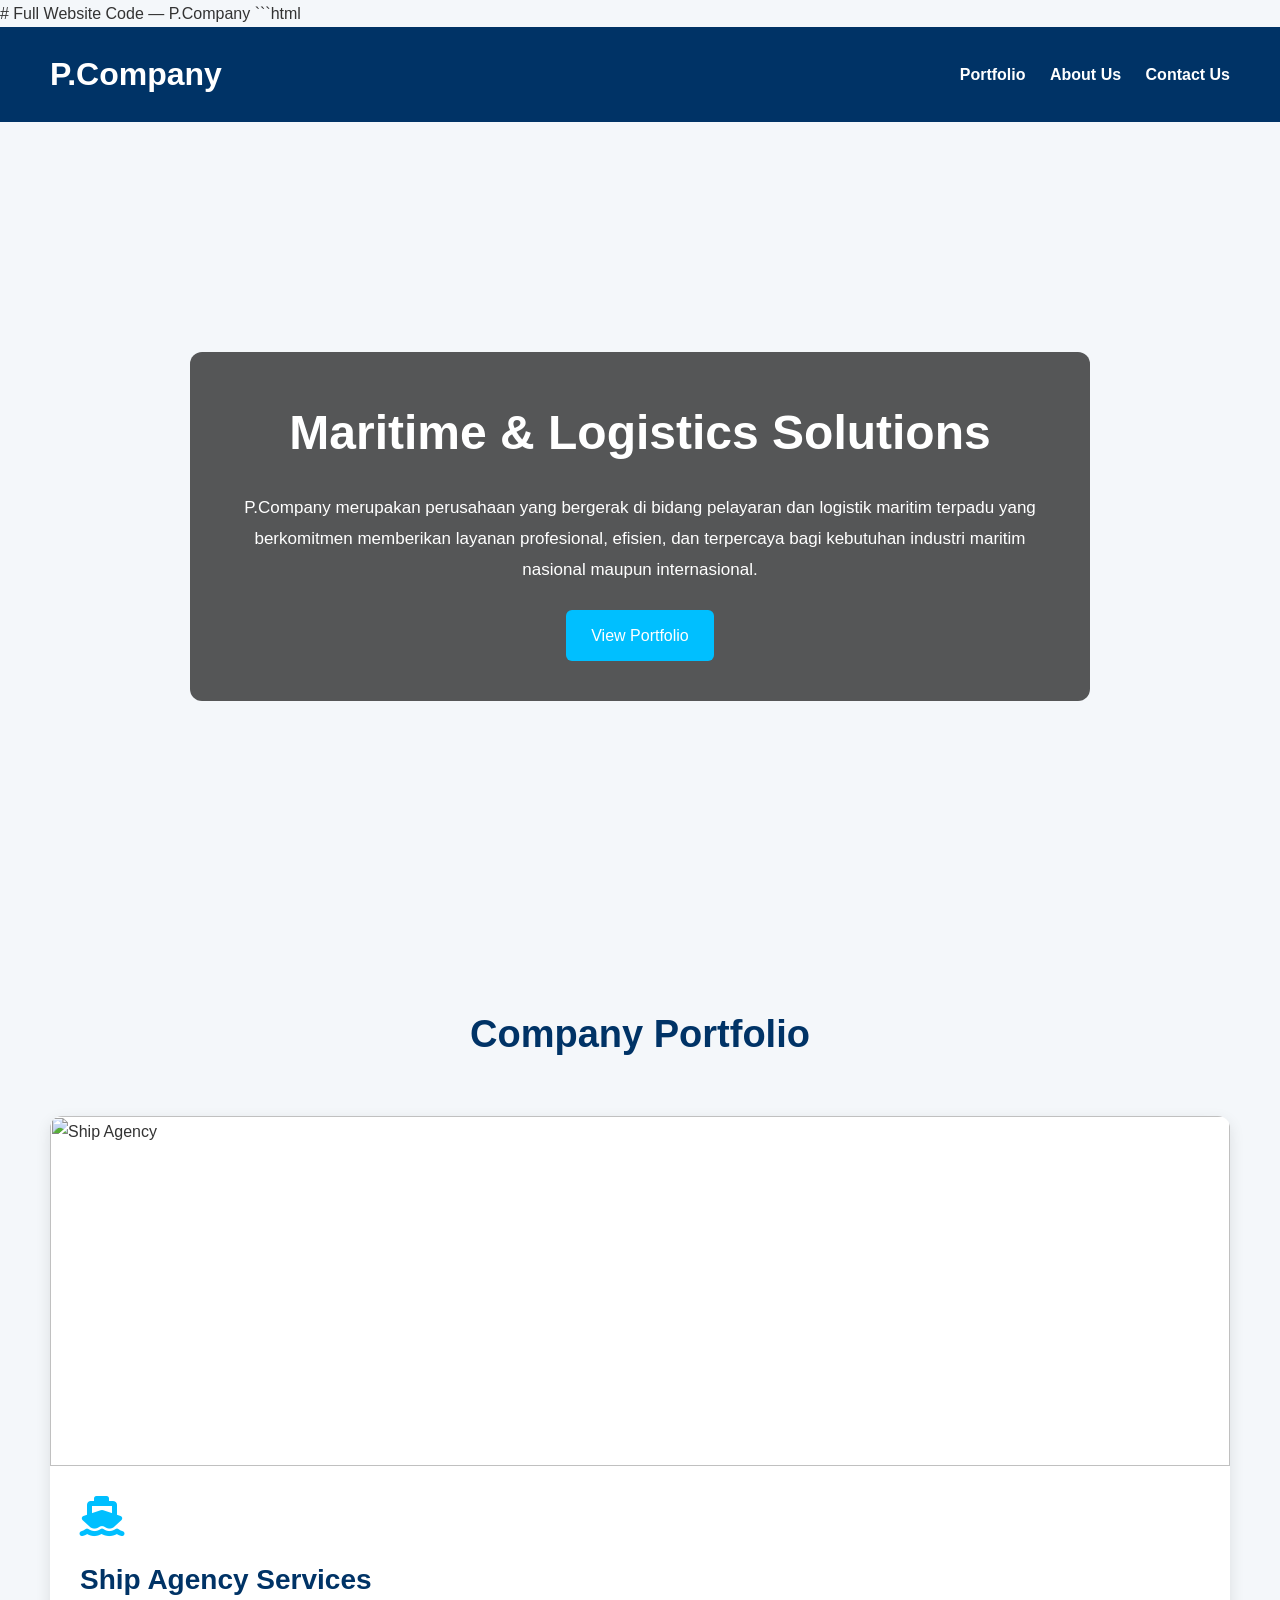
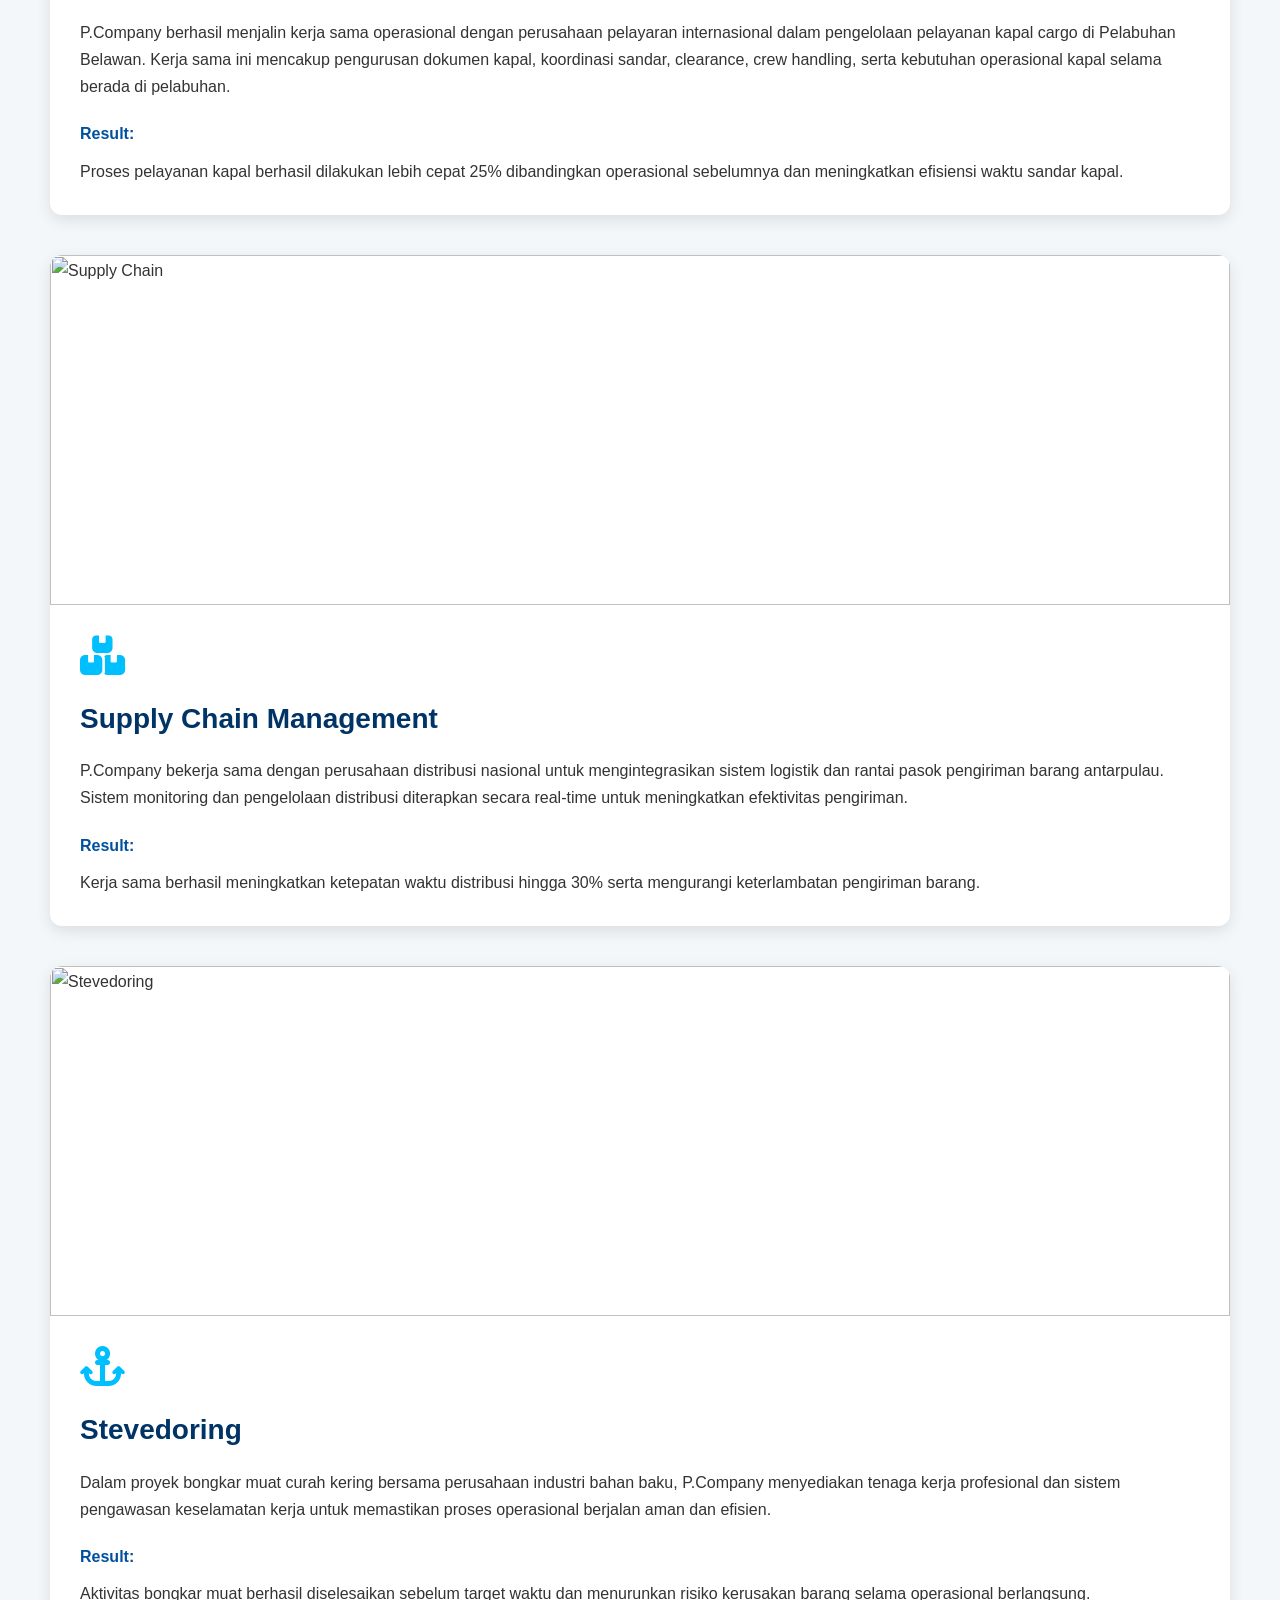
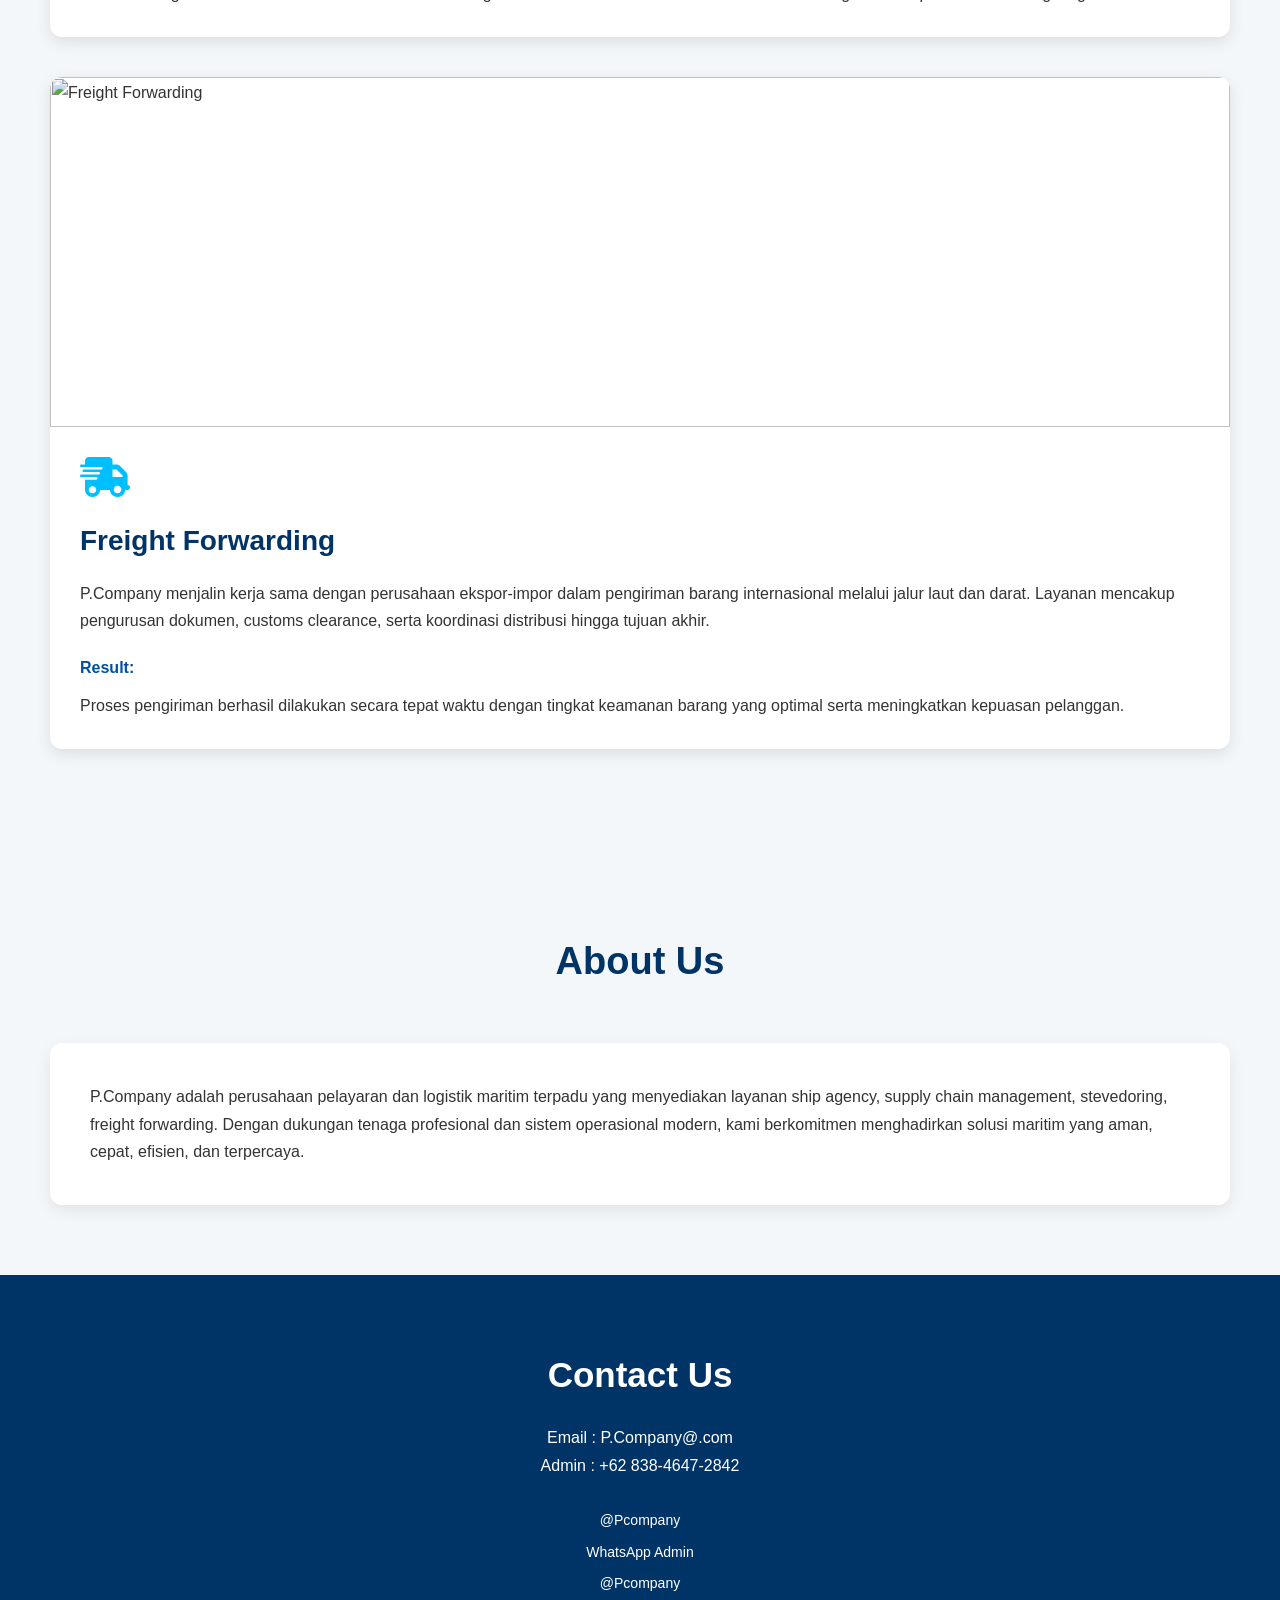
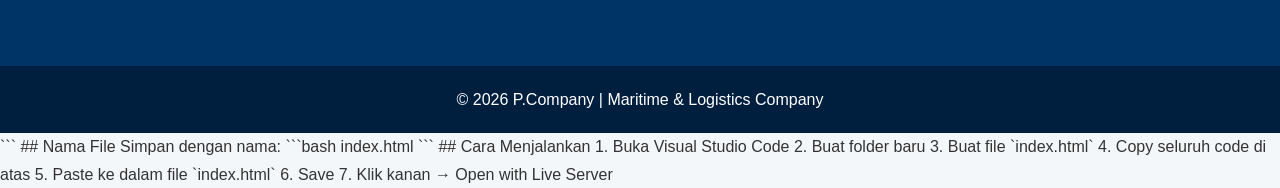
==== index.html @ 628c3cee "Update index.html" ====
# Full Website Code — P.Company

```html
<!DOCTYPE html>
<html lang="id">
<head>
  <meta charset="UTF-8" />
  <meta name="viewport" content="width=device-width, initial-scale=1.0" />
  <title>P.Company | Maritime & Logistics</title>

  <link rel="stylesheet"
  href="https://cdnjs.cloudflare.com/ajax/libs/font-awesome/6.5.1/css/all.min.css"/>

  <style>
    *{
      margin:0;
      padding:0;
      box-sizing:border-box;
      font-family:Arial, sans-serif;
    }

    body{
      background:#f4f7fa;
      color:#333;
      line-height:1.7;
    }

    header{
      background:#003366;
      color:white;
      padding:20px 50px;
      display:flex;
      justify-content:space-between;
      align-items:center;
      position:sticky;
      top:0;
      z-index:1000;
    }

    header h1{
      font-size:32px;
    }

    nav a{
      color:white;
      text-decoration:none;
      margin-left:20px;
      font-weight:bold;
      transition:0.3s;
    }

    nav a:hover{
      color:#00bfff;
    }

    .hero{
      height:90vh;
      background:url('https://images.unsplash.com/photo-1578575437130-527eed3abbec?q=80&w=1400') center/cover;
      display:flex;
      justify-content:center;
      align-items:center;
      text-align:center;
      color:white;
      padding:20px;
    }

    .hero-content{
      background:rgba(0,0,0,0.65);
      padding:40px;
      border-radius:12px;
      max-width:900px;
    }

    .hero h2{
      font-size:48px;
      margin-bottom:20px;
    }

    .hero p{
      font-size:17px;
      line-height:1.8;
    }

    .btn{
      display:inline-block;
      margin-top:25px;
      padding:12px 25px;
      background:#00bfff;
      color:white;
      text-decoration:none;
      border-radius:6px;
      transition:0.3s;
    }

    .btn:hover{
      background:#008ecc;
    }

    section{
      padding:70px 50px;
    }

    .section-title{
      text-align:center;
      font-size:38px;
      margin-bottom:50px;
      color:#003366;
    }

    .service-box{
      background:white;
      border-radius:12px;
      overflow:hidden;
      margin-bottom:40px;
      box-shadow:0 5px 15px rgba(0,0,0,0.1);
    }

    .service-box img{
      width:100%;
      height:350px;
      object-fit:cover;
    }

    .service-content{
      padding:30px;
    }

    .service-content i{
      font-size:40px;
      color:#00bfff;
      margin-bottom:20px;
    }

    .service-content h3{
      margin-bottom:15px;
      color:#003366;
      font-size:28px;
    }

    .service-content h4{
      margin-top:20px;
      margin-bottom:10px;
      color:#00509e;
    }

    .about{
      background:white;
      border-radius:12px;
      box-shadow:0 5px 15px rgba(0,0,0,0.08);
      padding:40px;
    }

    .contact{
      background:#003366;
      color:white;
      text-align:center;
    }

    .contact h3{
      font-size:35px;
      margin-bottom:20px;
    }

    .social-icons{
      margin-top:30px;
    }

    .social-icons a{
      color:white;
      font-size:30px;
      margin:0 15px;
      text-decoration:none;
      transition:0.3s;
    }

    .social-icons a:hover{
      color:#00bfff;
    }

    .social-name{
      display:block;
      font-size:14px;
      margin-top:8px;
    }

    footer{
      background:#001f3f;
      color:white;
      text-align:center;
      padding:20px;
    }

    @media(max-width:768px){
      header{
        flex-direction:column;
      }

      nav{
        margin-top:15px;
      }

      .hero h2{
        font-size:32px;
      }

      section{
        padding:50px 20px;
      }
    }
  </style>
</head>
<body>

<header>
  <h1>P.Company</h1>

  <nav>
    <a href="#portfolio">Portfolio</a>
    <a href="#about">About Us</a>
    <a href="#contact">Contact Us</a>
  </nav>
</header>

<section class="hero">
  <div class="hero-content">
    <h2>Maritime & Logistics Solutions</h2>

    <p>
      P.Company merupakan perusahaan yang bergerak di bidang pelayaran dan logistik maritim terpadu yang berkomitmen memberikan layanan profesional, efisien, dan terpercaya bagi kebutuhan industri maritim nasional maupun internasional.
    </p>

    <a href="#portfolio" class="btn">View Portfolio</a>
  </div>
</section>

<section id="portfolio">
  <h2 class="section-title">Company Portfolio</h2>

  <!-- SHIP AGENCY -->
  <div class="service-box">
    <img src="https://images.unsplash.com/photo-1569263979104-865ab7cd8d13?q=80&w=1400" alt="Ship Agency">

    <div class="service-content">
      <i class="fa-solid fa-ship"></i>
      <h3>Ship Agency Services</h3>

      <p>
        P.Company berhasil menjalin kerja sama operasional dengan perusahaan pelayaran internasional dalam pengelolaan pelayanan kapal cargo di Pelabuhan Belawan. Kerja sama ini mencakup pengurusan dokumen kapal, koordinasi sandar, clearance, crew handling, serta kebutuhan operasional kapal selama berada di pelabuhan.
      </p>

      <h4>Result:</h4>
      <p>
        Proses pelayanan kapal berhasil dilakukan lebih cepat 25% dibandingkan operasional sebelumnya dan meningkatkan efisiensi waktu sandar kapal.
      </p>
    </div>
  </div>

  <!-- SUPPLY CHAIN -->
  <div class="service-box">
    <img src="https://WhatsApp Image 2026-05-13 at 20.18.11.jpeg" alt="Supply Chain">

    <div class="service-content">
      <i class="fa-solid fa-boxes-stacked"></i>
      <h3>Supply Chain Management</h3>

      <p>
        P.Company bekerja sama dengan perusahaan distribusi nasional untuk mengintegrasikan sistem logistik dan rantai pasok pengiriman barang antarpulau. Sistem monitoring dan pengelolaan distribusi diterapkan secara real-time untuk meningkatkan efektivitas pengiriman.
      </p>

      <h4>Result:</h4>
      <p>
        Kerja sama berhasil meningkatkan ketepatan waktu distribusi hingga 30% serta mengurangi keterlambatan pengiriman barang.
      </p>
    </div>
  </div>

  <!-- STEVEDORING -->
  <div class="service-box">
    <img src="https://images.unsplash.com/photo-1519003722824-194d4455a60c?q=80&w=1400" alt="Stevedoring">

    <div class="service-content">
      <i class="fa-solid fa-anchor"></i>
      <h3>Stevedoring</h3>

      <p>
        Dalam proyek bongkar muat curah kering bersama perusahaan industri bahan baku, P.Company menyediakan tenaga kerja profesional dan sistem pengawasan keselamatan kerja untuk memastikan proses operasional berjalan aman dan efisien.
      </p>

      <h4>Result:</h4>
      <p>
        Aktivitas bongkar muat berhasil diselesaikan sebelum target waktu dan menurunkan risiko kerusakan barang selama operasional berlangsung.
      </p>
    </div>
  </div>

  <!-- FREIGHT FORWARDING -->
  <div class="service-box">
    <img src="https://images.unsplash.com/photo-1494412651409-8963ce7935a7?q=80&w=1400" alt="Freight Forwarding">

    <div class="service-content">
      <i class="fa-solid fa-truck-fast"></i>
      <h3>Freight Forwarding</h3>

      <p>
        P.Company menjalin kerja sama dengan perusahaan ekspor-impor dalam pengiriman barang internasional melalui jalur laut dan darat. Layanan mencakup pengurusan dokumen, customs clearance, serta koordinasi distribusi hingga tujuan akhir.
      </p>

      <h4>Result:</h4>
      <p>
        Proses pengiriman berhasil dilakukan secara tepat waktu dengan tingkat keamanan barang yang optimal serta meningkatkan kepuasan pelanggan.
      </p>
    </div>
  </div>

</section>

<section id="about">
  <h2 class="section-title">About Us</h2>

  <div class="about">
    <p>
      P.Company adalah perusahaan pelayaran dan logistik maritim terpadu yang menyediakan layanan ship agency, supply chain management, stevedoring, freight forwarding. Dengan dukungan tenaga profesional dan sistem operasional modern, kami berkomitmen menghadirkan solusi maritim yang aman, cepat, efisien, dan terpercaya.
    </p>
  </div>
</section>

<section id="contact" class="contact">
  <h3>Contact Us</h3>

  <p>Email : P.Company@.com</p>
  <p>Admin : +62 838-4647-2842</p>

  <div class="social-icons">

    <a href="https://instagram.com/Pcompany" target="_blank">
      <i class="@Pcompany"></i>
      <span class="social-name">@Pcompany</span>
    </a>

    <a href="https://wa.me/6283846472842" target="_blank">
      <i class="6283846472842"></i>
      <span class="social-name">WhatsApp Admin</span>
    </a>

    <a href="https://twitter.com/Pcompany" target="_blank">
      <i class="@Pcompany"></i>
      <span class="social-name">@Pcompany</span>
    </a>

  </div>
</section>

<footer>
  <p>© 2026 P.Company | Maritime & Logistics Company</p>
</footer>

</body>
</html>
```

## Nama File

Simpan dengan nama:

```bash
index.html
```

## Cara Menjalankan

1. Buka Visual Studio Code
2. Buat folder baru
3. Buat file `index.html`
4. Copy seluruh code di atas
5. Paste ke dalam file `index.html`
6. Save
7. Klik kanan → Open with Live Server
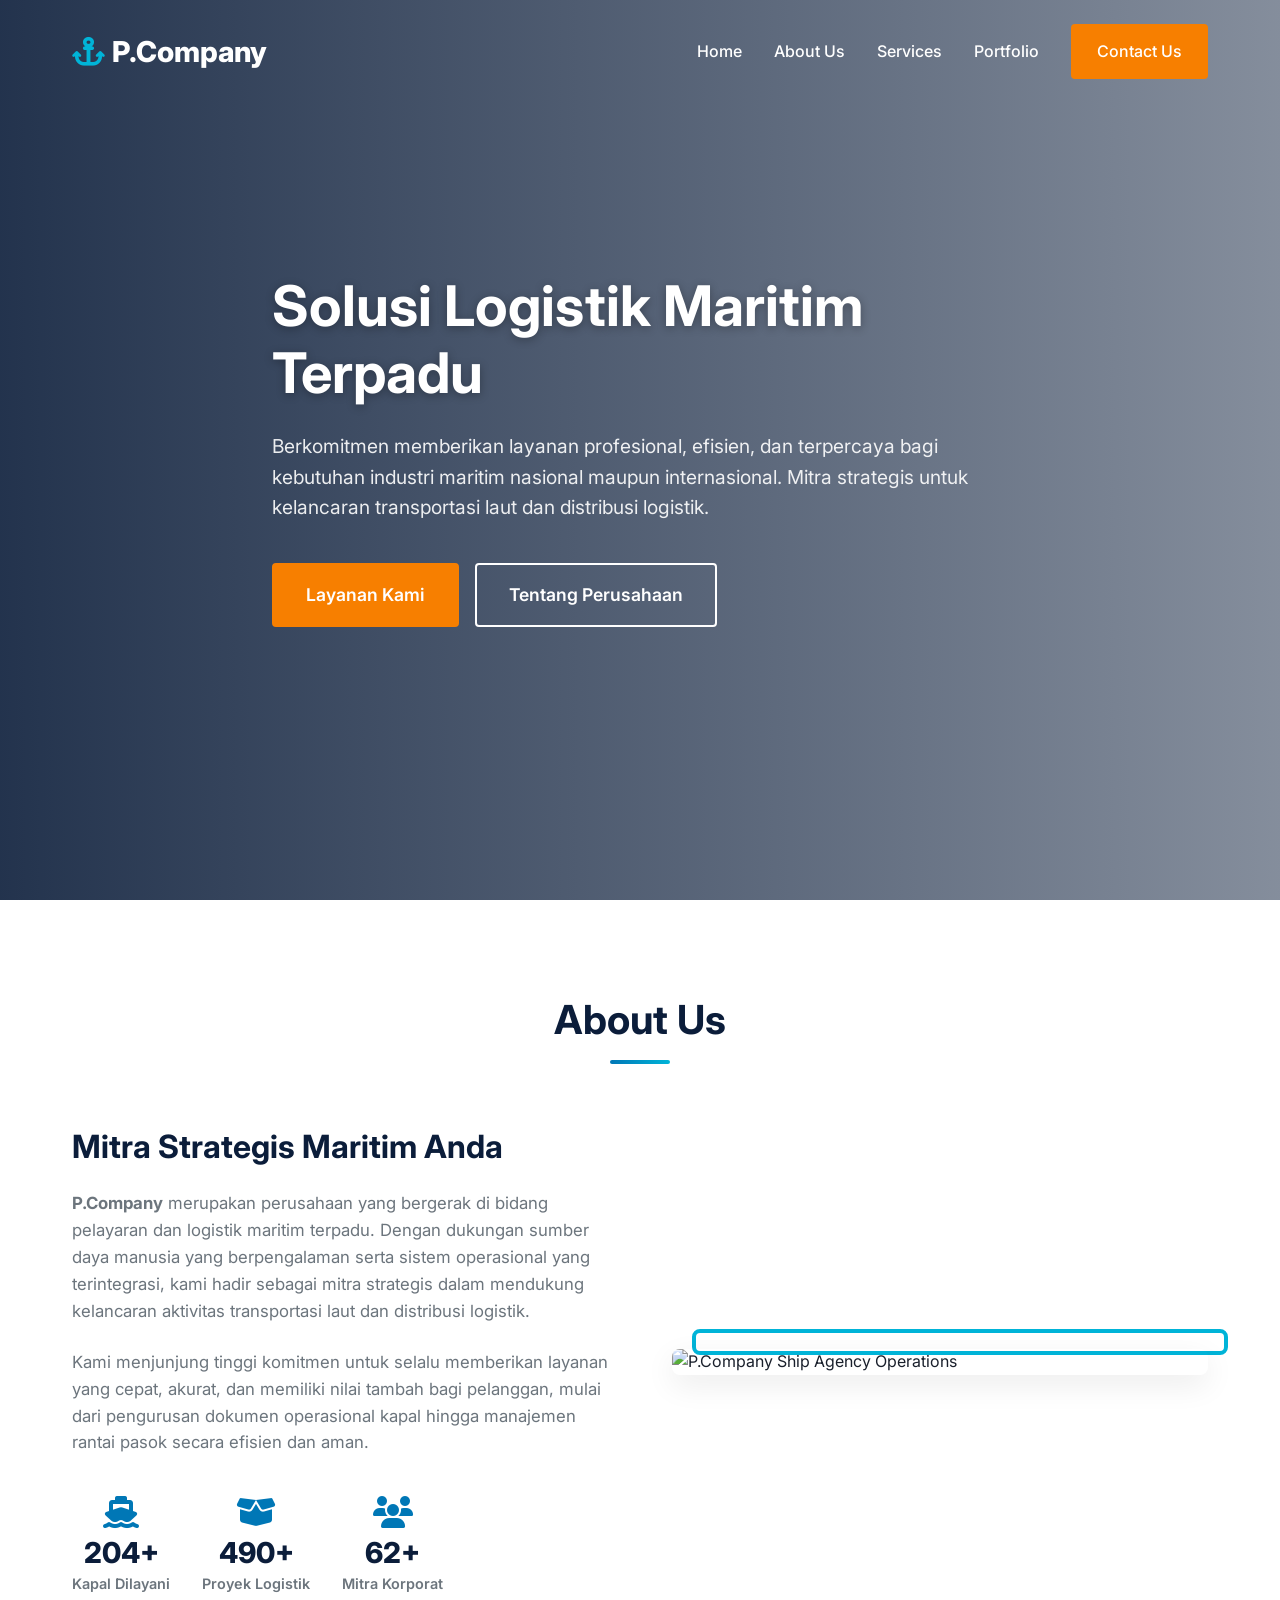
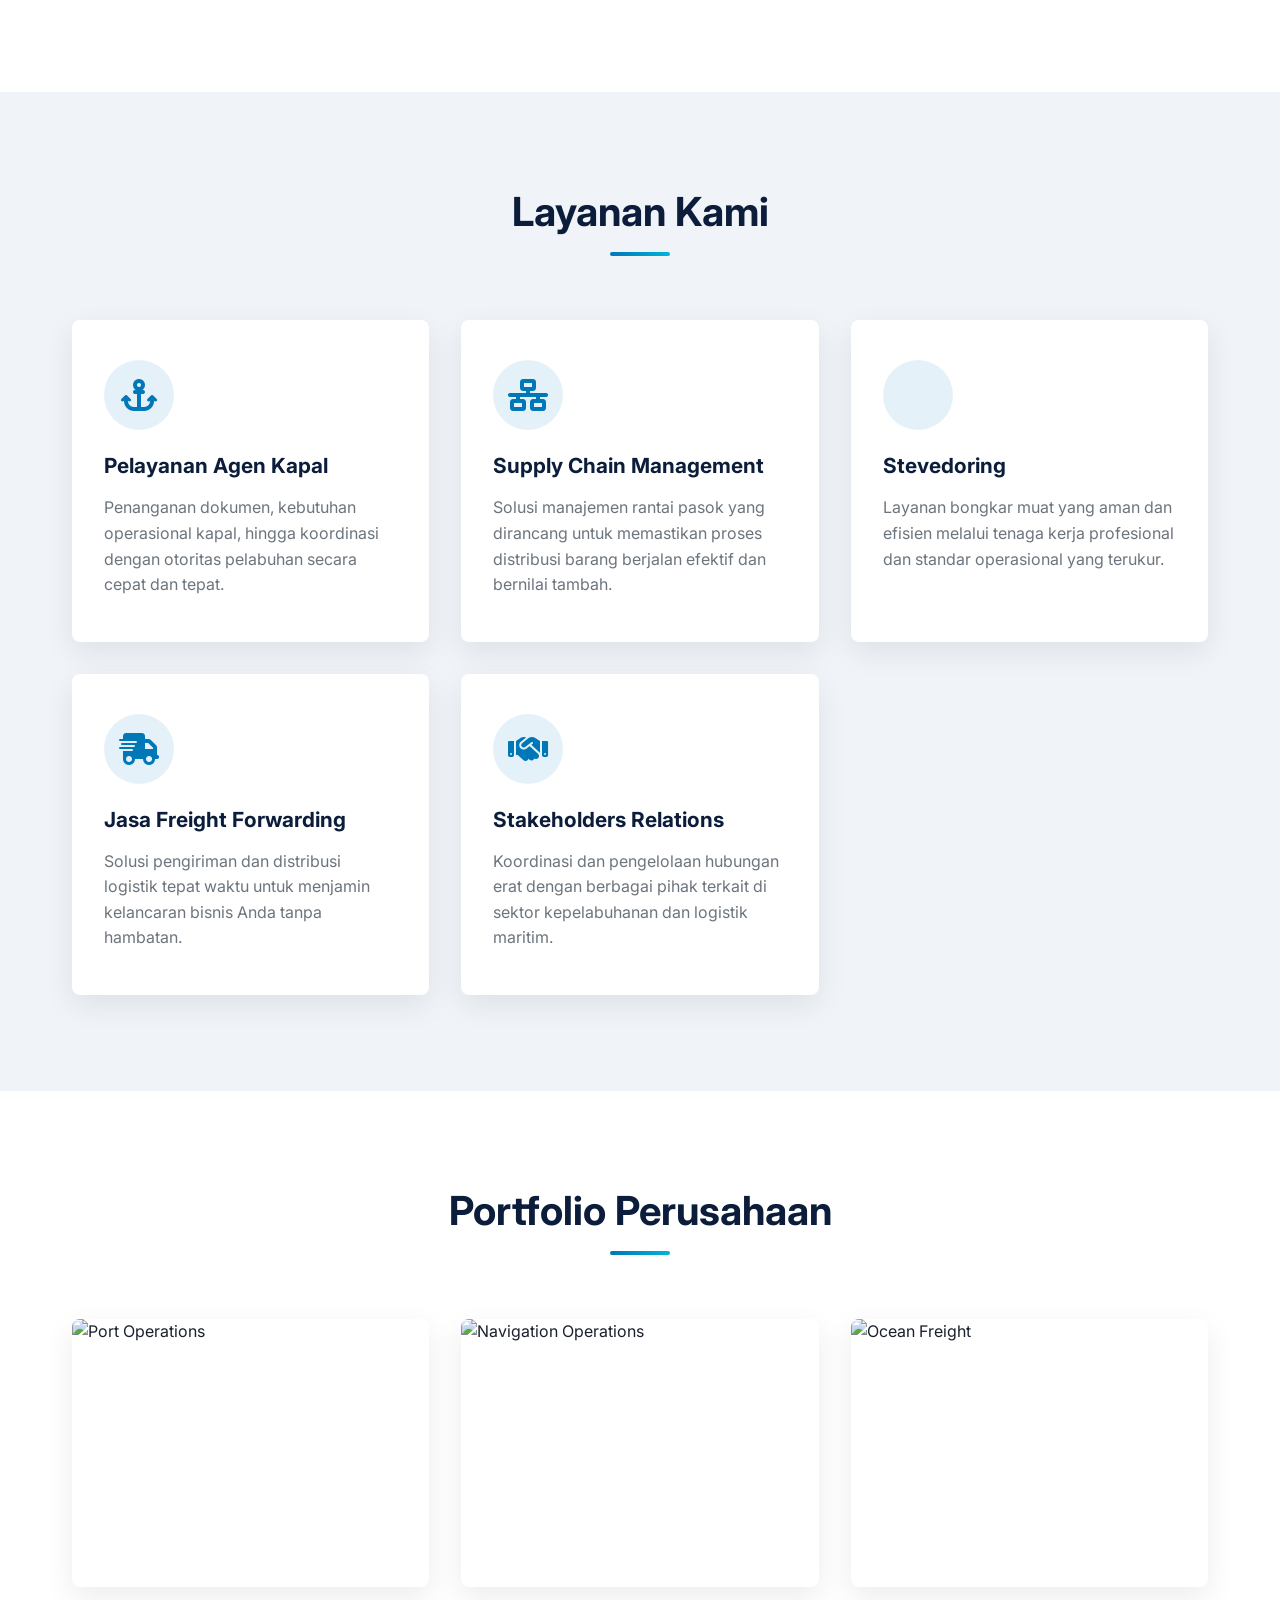
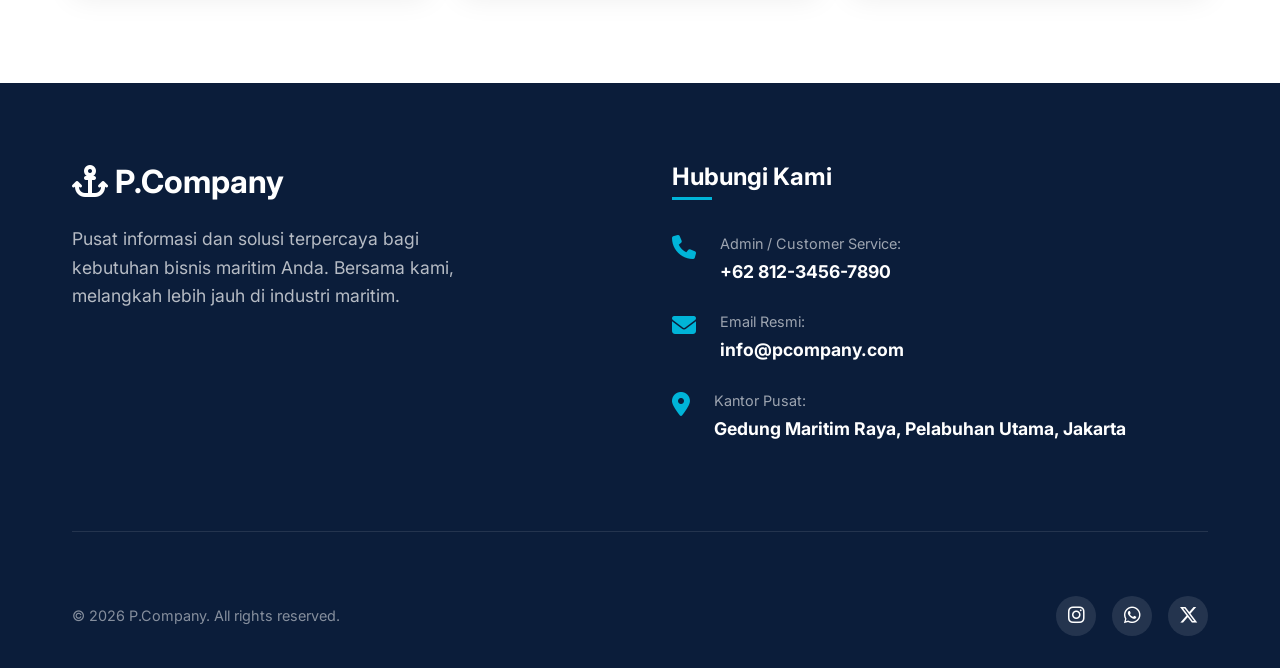
==== commit 19f44b31: "Add files via upload" ====
--- a/index.html
+++ b/index.html
@@ -1,377 +1,214 @@
-# Full Website Code — P.Company
-
-```html
 <!DOCTYPE html>
 <html lang="id">
 <head>
-  <meta charset="UTF-8" />
-  <meta name="viewport" content="width=device-width, initial-scale=1.0" />
-  <title>P.Company | Maritime & Logistics</title>
-
-  <link rel="stylesheet"
-  href="https://cdnjs.cloudflare.com/ajax/libs/font-awesome/6.5.1/css/all.min.css"/>
-
-  <style>
-    *{
-      margin:0;
-      padding:0;
-      box-sizing:border-box;
-      font-family:Arial, sans-serif;
-    }
-
-    body{
-      background:#f4f7fa;
-      color:#333;
-      line-height:1.7;
-    }
-
-    header{
-      background:#003366;
-      color:white;
-      padding:20px 50px;
-      display:flex;
-      justify-content:space-between;
-      align-items:center;
-      position:sticky;
-      top:0;
-      z-index:1000;
-    }
-
-    header h1{
-      font-size:32px;
-    }
-
-    nav a{
-      color:white;
-      text-decoration:none;
-      margin-left:20px;
-      font-weight:bold;
-      transition:0.3s;
-    }
-
-    nav a:hover{
-      color:#00bfff;
-    }
-
-    .hero{
-      height:90vh;
-      background:url('https://images.unsplash.com/photo-1578575437130-527eed3abbec?q=80&w=1400') center/cover;
-      display:flex;
-      justify-content:center;
-      align-items:center;
-      text-align:center;
-      color:white;
-      padding:20px;
-    }
-
-    .hero-content{
-      background:rgba(0,0,0,0.65);
-      padding:40px;
-      border-radius:12px;
-      max-width:900px;
-    }
-
-    .hero h2{
-      font-size:48px;
-      margin-bottom:20px;
-    }
-
-    .hero p{
-      font-size:17px;
-      line-height:1.8;
-    }
-
-    .btn{
-      display:inline-block;
-      margin-top:25px;
-      padding:12px 25px;
-      background:#00bfff;
-      color:white;
-      text-decoration:none;
-      border-radius:6px;
-      transition:0.3s;
-    }
-
-    .btn:hover{
-      background:#008ecc;
-    }
-
-    section{
-      padding:70px 50px;
-    }
-
-    .section-title{
-      text-align:center;
-      font-size:38px;
-      margin-bottom:50px;
-      color:#003366;
-    }
-
-    .service-box{
-      background:white;
-      border-radius:12px;
-      overflow:hidden;
-      margin-bottom:40px;
-      box-shadow:0 5px 15px rgba(0,0,0,0.1);
-    }
-
-    .service-box img{
-      width:100%;
-      height:350px;
-      object-fit:cover;
-    }
-
-    .service-content{
-      padding:30px;
-    }
-
-    .service-content i{
-      font-size:40px;
-      color:#00bfff;
-      margin-bottom:20px;
-    }
-
-    .service-content h3{
-      margin-bottom:15px;
-      color:#003366;
-      font-size:28px;
-    }
-
-    .service-content h4{
-      margin-top:20px;
-      margin-bottom:10px;
-      color:#00509e;
-    }
-
-    .about{
-      background:white;
-      border-radius:12px;
-      box-shadow:0 5px 15px rgba(0,0,0,0.08);
-      padding:40px;
-    }
-
-    .contact{
-      background:#003366;
-      color:white;
-      text-align:center;
-    }
-
-    .contact h3{
-      font-size:35px;
-      margin-bottom:20px;
-    }
-
-    .social-icons{
-      margin-top:30px;
-    }
-
-    .social-icons a{
-      color:white;
-      font-size:30px;
-      margin:0 15px;
-      text-decoration:none;
-      transition:0.3s;
-    }
-
-    .social-icons a:hover{
-      color:#00bfff;
-    }
-
-    .social-name{
-      display:block;
-      font-size:14px;
-      margin-top:8px;
-    }
-
-    footer{
-      background:#001f3f;
-      color:white;
-      text-align:center;
-      padding:20px;
-    }
-
-    @media(max-width:768px){
-      header{
-        flex-direction:column;
-      }
-
-      nav{
-        margin-top:15px;
-      }
-
-      .hero h2{
-        font-size:32px;
-      }
-
-      section{
-        padding:50px 20px;
-      }
-    }
-  </style>
+    <meta charset="UTF-8">
+    <meta name="viewport" content="width=device-width, initial-scale=1.0">
+    <title>P.Company - Maritime & Logistics Solutions</title>
+    <meta name="description" content="P.Company adalah perusahaan yang bergerak di bidang pelayaran dan logistik maritim terpadu, melayani ship agency, supply chain management, stevedoring, dan freight forwarding.">
+    <link rel="stylesheet" href="style.css">
+    
+    <!-- Google Fonts -->
+    <link rel="preconnect" href="https://fonts.googleapis.com">
+    <link rel="preconnect" href="https://fonts.gstatic.com" crossorigin>
+    <link href="https://fonts.googleapis.com/css2?family=Inter:wght@300;400;600;700;800&display=swap" rel="stylesheet">
+    
+    <!-- FontAwesome for Icons -->
+    <link rel="stylesheet" href="https://cdnjs.cloudflare.com/ajax/libs/font-awesome/6.4.0/css/all.min.css">
 </head>
 <body>
-
-<header>
-  <h1>P.Company</h1>
-
-  <nav>
-    <a href="#portfolio">Portfolio</a>
-    <a href="#about">About Us</a>
-    <a href="#contact">Contact Us</a>
-  </nav>
-</header>
-
-<section class="hero">
-  <div class="hero-content">
-    <h2>Maritime & Logistics Solutions</h2>
-
-    <p>
-      P.Company merupakan perusahaan yang bergerak di bidang pelayaran dan logistik maritim terpadu yang berkomitmen memberikan layanan profesional, efisien, dan terpercaya bagi kebutuhan industri maritim nasional maupun internasional.
-    </p>
-
-    <a href="#portfolio" class="btn">View Portfolio</a>
-  </div>
-</section>
-
-<section id="portfolio">
-  <h2 class="section-title">Company Portfolio</h2>
-
-  <!-- SHIP AGENCY -->
-  <div class="service-box">
-    <img src="https://images.unsplash.com/photo-1569263979104-865ab7cd8d13?q=80&w=1400" alt="Ship Agency">
-
-    <div class="service-content">
-      <i class="fa-solid fa-ship"></i>
-      <h3>Ship Agency Services</h3>
-
-      <p>
-        P.Company berhasil menjalin kerja sama operasional dengan perusahaan pelayaran internasional dalam pengelolaan pelayanan kapal cargo di Pelabuhan Belawan. Kerja sama ini mencakup pengurusan dokumen kapal, koordinasi sandar, clearance, crew handling, serta kebutuhan operasional kapal selama berada di pelabuhan.
-      </p>
-
-      <h4>Result:</h4>
-      <p>
-        Proses pelayanan kapal berhasil dilakukan lebih cepat 25% dibandingkan operasional sebelumnya dan meningkatkan efisiensi waktu sandar kapal.
-      </p>
-    </div>
-  </div>
-
-  <!-- SUPPLY CHAIN -->
-  <div class="service-box">
-    <img src="https://WhatsApp Image 2026-05-13 at 20.18.11.jpeg" alt="Supply Chain">
-
-    <div class="service-content">
-      <i class="fa-solid fa-boxes-stacked"></i>
-      <h3>Supply Chain Management</h3>
-
-      <p>
-        P.Company bekerja sama dengan perusahaan distribusi nasional untuk mengintegrasikan sistem logistik dan rantai pasok pengiriman barang antarpulau. Sistem monitoring dan pengelolaan distribusi diterapkan secara real-time untuk meningkatkan efektivitas pengiriman.
-      </p>
-
-      <h4>Result:</h4>
-      <p>
-        Kerja sama berhasil meningkatkan ketepatan waktu distribusi hingga 30% serta mengurangi keterlambatan pengiriman barang.
-      </p>
-    </div>
-  </div>
-
-  <!-- STEVEDORING -->
-  <div class="service-box">
-    <img src="https://images.unsplash.com/photo-1519003722824-194d4455a60c?q=80&w=1400" alt="Stevedoring">
-
-    <div class="service-content">
-      <i class="fa-solid fa-anchor"></i>
-      <h3>Stevedoring</h3>
-
-      <p>
-        Dalam proyek bongkar muat curah kering bersama perusahaan industri bahan baku, P.Company menyediakan tenaga kerja profesional dan sistem pengawasan keselamatan kerja untuk memastikan proses operasional berjalan aman dan efisien.
-      </p>
-
-      <h4>Result:</h4>
-      <p>
-        Aktivitas bongkar muat berhasil diselesaikan sebelum target waktu dan menurunkan risiko kerusakan barang selama operasional berlangsung.
-      </p>
-    </div>
-  </div>
-
-  <!-- FREIGHT FORWARDING -->
-  <div class="service-box">
-    <img src="https://images.unsplash.com/photo-1494412651409-8963ce7935a7?q=80&w=1400" alt="Freight Forwarding">
-
-    <div class="service-content">
-      <i class="fa-solid fa-truck-fast"></i>
-      <h3>Freight Forwarding</h3>
-
-      <p>
-        P.Company menjalin kerja sama dengan perusahaan ekspor-impor dalam pengiriman barang internasional melalui jalur laut dan darat. Layanan mencakup pengurusan dokumen, customs clearance, serta koordinasi distribusi hingga tujuan akhir.
-      </p>
-
-      <h4>Result:</h4>
-      <p>
-        Proses pengiriman berhasil dilakukan secara tepat waktu dengan tingkat keamanan barang yang optimal serta meningkatkan kepuasan pelanggan.
-      </p>
-    </div>
-  </div>
-
-</section>
-
-<section id="about">
-  <h2 class="section-title">About Us</h2>
-
-  <div class="about">
-    <p>
-      P.Company adalah perusahaan pelayaran dan logistik maritim terpadu yang menyediakan layanan ship agency, supply chain management, stevedoring, freight forwarding. Dengan dukungan tenaga profesional dan sistem operasional modern, kami berkomitmen menghadirkan solusi maritim yang aman, cepat, efisien, dan terpercaya.
-    </p>
-  </div>
-</section>
-
-<section id="contact" class="contact">
-  <h3>Contact Us</h3>
-
-  <p>Email : P.Company@.com</p>
-  <p>Admin : +62 838-4647-2842</p>
-
-  <div class="social-icons">
-
-    <a href="https://instagram.com/Pcompany" target="_blank">
-      <i class="@Pcompany"></i>
-      <span class="social-name">@Pcompany</span>
-    </a>
-
-    <a href="https://wa.me/6283846472842" target="_blank">
-      <i class="6283846472842"></i>
-      <span class="social-name">WhatsApp Admin</span>
-    </a>
-
-    <a href="https://twitter.com/Pcompany" target="_blank">
-      <i class="@Pcompany"></i>
-      <span class="social-name">@Pcompany</span>
-    </a>
-
-  </div>
-</section>
-
-<footer>
-  <p>© 2026 P.Company | Maritime & Logistics Company</p>
-</footer>
-
+    <!-- Navbar -->
+    <nav class="navbar" id="navbar">
+        <div class="container nav-container">
+            <a href="#" class="logo">
+                <i class="fa-solid fa-anchor"></i> P.Company
+            </a>
+            <ul class="nav-links">
+                <li><a href="#home">Home</a></li>
+                <li><a href="#about">About Us</a></li>
+                <li><a href="#services">Services</a></li>
+                <li><a href="#portfolio">Portfolio</a></li>
+                <li><a href="#contact" class="btn-primary">Contact Us</a></li>
+            </ul>
+            <div class="hamburger">
+                <i class="fa-solid fa-bars"></i>
+            </div>
+        </div>
+    </nav>
+
+    <!-- Hero Section -->
+    <header id="home" class="hero">
+        <div class="hero-overlay"></div>
+        <div class="container hero-content fade-in">
+            <h1>Solusi Logistik Maritim Terpadu</h1>
+            <p>Berkomitmen memberikan layanan profesional, efisien, dan terpercaya bagi kebutuhan industri maritim nasional maupun internasional. Mitra strategis untuk kelancaran transportasi laut dan distribusi logistik.</p>
+            <div class="hero-buttons">
+                <a href="#services" class="btn-primary btn-large">Layanan Kami</a>
+                <a href="#about" class="btn-secondary btn-large">Tentang Perusahaan</a>
+            </div>
+        </div>
+    </header>
+
+    <!-- About Us -->
+    <section id="about" class="section about-section">
+        <div class="container">
+            <div class="section-title fade-in">
+                <h2>About Us</h2>
+                <div class="underline"></div>
+            </div>
+            <div class="about-content fade-in">
+                <div class="about-text">
+                    <h3>Mitra Strategis Maritim Anda</h3>
+                    <p><strong>P.Company</strong> merupakan perusahaan yang bergerak di bidang pelayaran dan logistik maritim terpadu. Dengan dukungan sumber daya manusia yang berpengalaman serta sistem operasional yang terintegrasi, kami hadir sebagai mitra strategis dalam mendukung kelancaran aktivitas transportasi laut dan distribusi logistik.</p>
+                    <p>Kami menjunjung tinggi komitmen untuk selalu memberikan layanan yang cepat, akurat, dan memiliki nilai tambah bagi pelanggan, mulai dari pengurusan dokumen operasional kapal hingga manajemen rantai pasok secara efisien dan aman.</p>
+                    <div class="stats-container">
+                        <div class="stat-box">
+                            <i class="fa-solid fa-ship"></i>
+                            <h4 class="counter" data-target="500">0</h4>
+                            <span>Kapal Dilayani</span>
+                        </div>
+                        <div class="stat-box">
+                            <i class="fa-solid fa-box-open"></i>
+                            <h4 class="counter" data-target="1200">0</h4>
+                            <span>Proyek Logistik</span>
+                        </div>
+                        <div class="stat-box">
+                            <i class="fa-solid fa-users"></i>
+                            <h4 class="counter" data-target="150">0</h4>
+                            <span>Mitra Korporat</span>
+                        </div>
+                    </div>
+                </div>
+                <div class="about-image">
+                    <img src="assets/ship-agency.png" alt="P.Company Ship Agency Operations">
+                    <div class="image-accent"></div>
+                </div>
+            </div>
+        </div>
+    </section>
+
+    <!-- Services -->
+    <section id="services" class="section services-section bg-light">
+        <div class="container">
+            <div class="section-title fade-in">
+                <h2>Layanan Kami</h2>
+                <div class="underline"></div>
+            </div>
+            <div class="services-grid">
+                <!-- Service 1 -->
+                <div class="service-card fade-in">
+                    <div class="service-icon"><i class="fa-solid fa-anchor"></i></div>
+                    <h3>Pelayanan Agen Kapal</h3>
+                    <p>Penanganan dokumen, kebutuhan operasional kapal, hingga koordinasi dengan otoritas pelabuhan secara cepat dan tepat.</p>
+                </div>
+                <!-- Service 2 -->
+                <div class="service-card fade-in">
+                    <div class="service-icon"><i class="fa-solid fa-network-wired"></i></div>
+                    <h3>Supply Chain Management</h3>
+                    <p>Solusi manajemen rantai pasok yang dirancang untuk memastikan proses distribusi barang berjalan efektif dan bernilai tambah.</p>
+                </div>
+                <!-- Service 3 -->
+                <div class="service-card fade-in">
+                    <div class="service-icon"><i class="fa-solid fa-crane"></i></div>
+                    <h3>Stevedoring</h3>
+                    <p>Layanan bongkar muat yang aman dan efisien melalui tenaga kerja profesional dan standar operasional yang terukur.</p>
+                </div>
+                <!-- Service 4 -->
+                <div class="service-card fade-in">
+                    <div class="service-icon"><i class="fa-solid fa-truck-fast"></i></div>
+                    <h3>Jasa Freight Forwarding</h3>
+                    <p>Solusi pengiriman dan distribusi logistik tepat waktu untuk menjamin kelancaran bisnis Anda tanpa hambatan.</p>
+                </div>
+                <!-- Service 5 -->
+                <div class="service-card fade-in">
+                    <div class="service-icon"><i class="fa-solid fa-handshake"></i></div>
+                    <h3>Stakeholders Relations</h3>
+                    <p>Koordinasi dan pengelolaan hubungan erat dengan berbagai pihak terkait di sektor kepelabuhanan dan logistik maritim.</p>
+                </div>
+            </div>
+        </div>
+    </section>
+
+    <!-- Portfolio -->
+    <section id="portfolio" class="section portfolio-section">
+        <div class="container">
+            <div class="section-title fade-in">
+                <h2>Portfolio Perusahaan</h2>
+                <div class="underline"></div>
+            </div>
+            <div class="portfolio-grid">
+                <div class="portfolio-item fade-in">
+                    <img src="assets/port-ops.png" alt="Port Operations">
+                    <div class="portfolio-overlay">
+                        <h3>Operasi Pelabuhan Skala Besar</h3>
+                        <p>Stevedoring & Supply Chain</p>
+                    </div>
+                </div>
+                <div class="portfolio-item fade-in">
+                    <img src="assets/ship-agency.png" alt="Navigation Operations">
+                    <div class="portfolio-overlay">
+                        <h3>Manajemen Navigasi & Keagenan</h3>
+                        <p>Ship Agency Services</p>
+                    </div>
+                </div>
+                <!-- Demo item with hero background as portfolio piece -->
+                <div class="portfolio-item fade-in">
+                    <img src="assets/hero-bg.png" alt="Ocean Freight">
+                    <div class="portfolio-overlay">
+                        <h3>Distribusi Logistik Internasional</h3>
+                        <p>Freight Forwarding</p>
+                    </div>
+                </div>
+            </div>
+        </div>
+    </section>
+
+    <!-- Contact & Footer -->
+    <footer id="contact" class="footer">
+        <div class="container">
+            <div class="footer-top">
+                <div class="footer-brand fade-in">
+                    <h2><i class="fa-solid fa-anchor"></i> P.Company</h2>
+                    <p>Pusat informasi dan solusi terpercaya bagi kebutuhan bisnis maritim Anda. Bersama kami, melangkah lebih jauh di industri maritim.</p>
+                </div>
+                <div class="footer-contact fade-in">
+                    <h3>Hubungi Kami</h3>
+                    <ul class="contact-list">
+                        <li>
+                            <i class="fa-solid fa-phone"></i>
+                            <div>
+                                <span>Admin / Customer Service:</span>
+                                <strong><a href="tel:+6281234567890">+62 812-3456-7890</a></strong>
+                            </div>
+                        </li>
+                        <li>
+                            <i class="fa-solid fa-envelope"></i>
+                            <div>
+                                <span>Email Resmi:</span>
+                                <strong><a href="mailto:info@pcompany.com">info@pcompany.com</a></strong>
+                            </div>
+                        </li>
+                        <li>
+                            <i class="fa-solid fa-location-dot"></i>
+                            <div>
+                                <span>Kantor Pusat:</span>
+                                <strong>Gedung Maritim Raya, Pelabuhan Utama, Jakarta</strong>
+                            </div>
+                        </li>
+                    </ul>
+                </div>
+            </div>
+            
+            <div class="footer-bottom">
+                <p>&copy; 2026 P.Company. All rights reserved.</p>
+                <div class="social-links">
+                    <a href="#" aria-label="Instagram" class="social-icon instagram"><i class="fa-brands fa-instagram"></i></a>
+                    <a href="https://wa.me/6281234567890" target="_blank" aria-label="WhatsApp" class="social-icon whatsapp"><i class="fa-brands fa-whatsapp"></i></a>
+                    <a href="#" aria-label="Twitter / X" class="social-icon twitter"><i class="fa-brands fa-x-twitter"></i></a>
+                </div>
+            </div>
+        </div>
+    </footer>
+
+    <script src="script.js"></script>
 </body>
 </html>
-```
-
-## Nama File
-
-Simpan dengan nama:
-
-```bash
-index.html
-```
-
-## Cara Menjalankan
-
-1. Buka Visual Studio Code
-2. Buat folder baru
-3. Buat file `index.html`
-4. Copy seluruh code di atas
-5. Paste ke dalam file `index.html`
-6. Save
-7. Klik kanan → Open with Live Server
--- a/style.css
+++ b/style.css
@@ -0,0 +1,627 @@
+/* CSS Reset and Variables */
+:root {
+    --primary-color: #0b1d3a; /* Deep Navy Blue */
+    --secondary-color: #0077b6; /* Ocean Blue */
+    --accent-color: #00b4d8; /* Cyan */
+    --highlight-color: #f77f00; /* Orange/Gold for CTAs */
+    --text-dark: #1a202c;
+    --text-light: #f8f9fa;
+    --text-muted: #6c757d;
+    --bg-light: #f0f4f8;
+    --bg-white: #ffffff;
+    --card-shadow: 0 10px 30px rgba(0, 0, 0, 0.08);
+    --transition-smooth: all 0.3s cubic-bezier(0.25, 0.8, 0.25, 1);
+}
+
+* {
+    margin: 0;
+    padding: 0;
+    box-sizing: border-box;
+}
+
+html {
+    scroll-behavior: smooth;
+    font-family: 'Inter', sans-serif;
+    color: var(--text-dark);
+}
+
+body {
+    background-color: var(--bg-white);
+    line-height: 1.6;
+    overflow-x: hidden;
+}
+
+ul {
+    list-style: none;
+}
+
+a {
+    text-decoration: none;
+    color: inherit;
+}
+
+.container {
+    max-width: 1200px;
+    margin: 0 auto;
+    padding: 0 2rem;
+}
+
+.section {
+    padding: 6rem 0;
+}
+
+.bg-light {
+    background-color: var(--bg-light);
+}
+
+/* Typography */
+h1, h2, h3, h4 {
+    font-weight: 700;
+    line-height: 1.2;
+}
+
+.section-title {
+    text-align: center;
+    margin-bottom: 4rem;
+}
+
+.section-title h2 {
+    font-size: 2.5rem;
+    color: var(--primary-color);
+    margin-bottom: 1rem;
+}
+
+.underline {
+    width: 60px;
+    height: 4px;
+    background: linear-gradient(90deg, var(--secondary-color), var(--accent-color));
+    margin: 0 auto;
+    border-radius: 2px;
+}
+
+/* Buttons */
+.btn-primary, .btn-secondary {
+    display: inline-block;
+    padding: 0.8rem 1.5rem;
+    border-radius: 4px;
+    font-weight: 600;
+    transition: var(--transition-smooth);
+    cursor: pointer;
+    text-align: center;
+}
+
+.btn-primary {
+    background-color: var(--highlight-color);
+    color: var(--bg-white);
+    border: 2px solid var(--highlight-color);
+}
+
+.btn-primary:hover {
+    background-color: transparent;
+    color: var(--highlight-color);
+    box-shadow: 0 4px 15px rgba(247, 127, 0, 0.3);
+}
+
+.btn-secondary {
+    background-color: transparent;
+    color: var(--bg-white);
+    border: 2px solid var(--bg-white);
+}
+
+.btn-secondary:hover {
+    background-color: var(--bg-white);
+    color: var(--primary-color);
+}
+
+.btn-large {
+    padding: 1rem 2rem;
+    font-size: 1.1rem;
+}
+
+/* Navbar */
+.navbar {
+    position: fixed;
+    top: 0;
+    left: 0;
+    width: 100%;
+    z-index: 1000;
+    padding: 1.5rem 0;
+    transition: var(--transition-smooth);
+}
+
+.navbar.scrolled {
+    background: rgba(11, 29, 58, 0.95);
+    backdrop-filter: blur(10px);
+    padding: 1rem 0;
+    box-shadow: 0 4px 20px rgba(0,0,0,0.1);
+}
+
+.nav-container {
+    display: flex;
+    justify-content: space-between;
+    align-items: center;
+}
+
+.logo {
+    font-size: 1.8rem;
+    font-weight: 800;
+    color: var(--bg-white);
+    display: flex;
+    align-items: center;
+    gap: 0.5rem;
+}
+
+.logo i {
+    color: var(--accent-color);
+}
+
+.nav-links {
+    display: flex;
+    align-items: center;
+    gap: 2rem;
+}
+
+.nav-links li a {
+    color: var(--bg-white);
+    font-weight: 500;
+    transition: var(--transition-smooth);
+    position: relative;
+}
+
+.nav-links li a:not(.btn-primary)::after {
+    content: '';
+    position: absolute;
+    width: 0;
+    height: 2px;
+    bottom: -5px;
+    left: 0;
+    background-color: var(--accent-color);
+    transition: var(--transition-smooth);
+}
+
+.nav-links li a:not(.btn-primary):hover::after {
+    width: 100%;
+}
+
+.nav-links li a:hover {
+    color: var(--accent-color);
+}
+
+.nav-links li a.btn-primary {
+    color: var(--bg-white);
+}
+
+.nav-links li a.btn-primary:hover {
+    color: var(--highlight-color);
+}
+
+.hamburger {
+    display: none;
+    font-size: 1.8rem;
+    color: var(--bg-white);
+    cursor: pointer;
+}
+
+/* Hero Section */
+.hero {
+    height: 100vh;
+    min-height: 600px;
+    background: url('assets/hero-bg.png') center/cover no-repeat;
+    position: relative;
+    display: flex;
+    align-items: center;
+}
+
+.hero-overlay {
+    position: absolute;
+    top: 0;
+    left: 0;
+    width: 100%;
+    height: 100%;
+    background: linear-gradient(90deg, rgba(11, 29, 58, 0.9) 0%, rgba(11, 29, 58, 0.5) 100%);
+}
+
+.hero-content {
+    position: relative;
+    z-index: 1;
+    color: var(--bg-white);
+    max-width: 800px;
+}
+
+.hero-content h1 {
+    font-size: 3.5rem;
+    margin-bottom: 1.5rem;
+    text-shadow: 0 2px 10px rgba(0,0,0,0.3);
+}
+
+.hero-content p {
+    font-size: 1.2rem;
+    margin-bottom: 2.5rem;
+    color: rgba(255, 255, 255, 0.9);
+}
+
+.hero-buttons {
+    display: flex;
+    gap: 1rem;
+}
+
+/* About Section */
+.about-content {
+    display: grid;
+    grid-template-columns: 1fr 1fr;
+    gap: 4rem;
+    align-items: center;
+}
+
+.about-text h3 {
+    font-size: 2rem;
+    color: var(--primary-color);
+    margin-bottom: 1.5rem;
+}
+
+.about-text p {
+    margin-bottom: 1.5rem;
+    color: var(--text-muted);
+    font-size: 1.05rem;
+}
+
+.stats-container {
+    display: flex;
+    gap: 2rem;
+    margin-top: 2.5rem;
+}
+
+.stat-box {
+    text-align: center;
+}
+
+.stat-box i {
+    font-size: 2rem;
+    color: var(--secondary-color);
+    margin-bottom: 0.5rem;
+}
+
+.stat-box h4 {
+    font-size: 1.8rem;
+    color: var(--primary-color);
+    font-weight: 800;
+}
+
+.stat-box span {
+    font-size: 0.9rem;
+    color: var(--text-muted);
+    font-weight: 600;
+}
+
+.about-image {
+    position: relative;
+    border-radius: 8px;
+}
+
+.about-image img {
+    width: 100%;
+    border-radius: 8px;
+    box-shadow: var(--card-shadow);
+    display: block;
+    position: relative;
+    z-index: 2;
+}
+
+.image-accent {
+    position: absolute;
+    top: -20px;
+    right: -20px;
+    width: 100%;
+    height: 100%;
+    border: 4px solid var(--accent-color);
+    border-radius: 8px;
+    z-index: 1;
+}
+
+/* Services Section */
+.services-grid {
+    display: grid;
+    grid-template-columns: repeat(auto-fit, minmax(300px, 1fr));
+    gap: 2rem;
+}
+
+.service-card {
+    background: var(--bg-white);
+    padding: 2.5rem 2rem;
+    border-radius: 8px;
+    box-shadow: var(--card-shadow);
+    transition: var(--transition-smooth);
+    border-bottom: 4px solid transparent;
+}
+
+.service-card:hover {
+    transform: translateY(-10px);
+    border-bottom: 4px solid var(--secondary-color);
+    box-shadow: 0 15px 40px rgba(0, 0, 0, 0.1);
+}
+
+.service-icon {
+    width: 70px;
+    height: 70px;
+    background: rgba(0, 119, 182, 0.1);
+    border-radius: 50%;
+    display: flex;
+    align-items: center;
+    justify-content: center;
+    margin-bottom: 1.5rem;
+    transition: var(--transition-smooth);
+}
+
+.service-card:hover .service-icon {
+    background: var(--secondary-color);
+}
+
+.service-icon i {
+    font-size: 2rem;
+    color: var(--secondary-color);
+    transition: var(--transition-smooth);
+}
+
+.service-card:hover .service-icon i {
+    color: var(--bg-white);
+}
+
+.service-card h3 {
+    font-size: 1.3rem;
+    margin-bottom: 1rem;
+    color: var(--primary-color);
+}
+
+.service-card p {
+    color: var(--text-muted);
+}
+
+/* Portfolio Section */
+.portfolio-grid {
+    display: grid;
+    grid-template-columns: repeat(auto-fit, minmax(350px, 1fr));
+    gap: 2rem;
+}
+
+.portfolio-item {
+    position: relative;
+    border-radius: 8px;
+    overflow: hidden;
+    aspect-ratio: 4/3;
+    box-shadow: var(--card-shadow);
+}
+
+.portfolio-item img {
+    width: 100%;
+    height: 100%;
+    object-fit: cover;
+    transition: transform 0.5s ease;
+}
+
+.portfolio-overlay {
+    position: absolute;
+    top: 0;
+    left: 0;
+    width: 100%;
+    height: 100%;
+    background: linear-gradient(to top, rgba(11, 29, 58, 0.9), rgba(0, 119, 182, 0.4));
+    display: flex;
+    flex-direction: column;
+    justify-content: flex-end;
+    padding: 2rem;
+    opacity: 0;
+    transition: var(--transition-smooth);
+}
+
+.portfolio-item:hover img {
+    transform: scale(1.1);
+}
+
+.portfolio-item:hover .portfolio-overlay {
+    opacity: 1;
+}
+
+.portfolio-overlay h3 {
+    color: var(--bg-white);
+    font-size: 1.4rem;
+    margin-bottom: 0.5rem;
+    transform: translateY(20px);
+    transition: transform 0.4s ease;
+}
+
+.portfolio-overlay p {
+    color: var(--accent-color);
+    font-weight: 600;
+    transform: translateY(20px);
+    transition: transform 0.4s ease 0.1s;
+}
+
+.portfolio-item:hover .portfolio-overlay h3,
+.portfolio-item:hover .portfolio-overlay p {
+    transform: translateY(0);
+}
+
+/* Footer / Contact */
+.footer {
+    background-color: var(--primary-color);
+    color: var(--bg-white);
+    padding: 5rem 0 2rem;
+}
+
+.footer-top {
+    display: grid;
+    grid-template-columns: 1fr 1fr;
+    gap: 4rem;
+    margin-bottom: 4rem;
+    border-bottom: 1px solid rgba(255,255,255,0.1);
+    padding-bottom: 4rem;
+}
+
+.footer-brand h2 {
+    font-size: 2rem;
+    margin-bottom: 1.5rem;
+    color: var(--bg-white);
+}
+
+.footer-brand p {
+    color: rgba(255,255,255,0.7);
+    font-size: 1.1rem;
+    max-width: 400px;
+}
+
+.footer-contact h3 {
+    font-size: 1.5rem;
+    margin-bottom: 2rem;
+    position: relative;
+    padding-bottom: 0.5rem;
+}
+
+.footer-contact h3::after {
+    content: '';
+    position: absolute;
+    bottom: 0;
+    left: 0;
+    width: 40px;
+    height: 3px;
+    background-color: var(--accent-color);
+}
+
+.contact-list li {
+    display: flex;
+    gap: 1.5rem;
+    margin-bottom: 1.5rem;
+}
+
+.contact-list i {
+    font-size: 1.5rem;
+    color: var(--accent-color);
+    margin-top: 0.2rem;
+}
+
+.contact-list span {
+    display: block;
+    color: rgba(255,255,255,0.6);
+    font-size: 0.9rem;
+    margin-bottom: 0.2rem;
+}
+
+.contact-list strong {
+    font-size: 1.1rem;
+    color: var(--bg-white);
+}
+
+.contact-list a:hover {
+    color: var(--accent-color);
+}
+
+.footer-bottom {
+    display: flex;
+    justify-content: space-between;
+    align-items: center;
+}
+
+.footer-bottom p {
+    color: rgba(255,255,255,0.5);
+    font-size: 0.9rem;
+}
+
+.social-links {
+    display: flex;
+    gap: 1rem;
+}
+
+.social-icon {
+    width: 40px;
+    height: 40px;
+    background: rgba(255,255,255,0.1);
+    border-radius: 50%;
+    display: flex;
+    align-items: center;
+    justify-content: center;
+    color: var(--bg-white);
+    font-size: 1.2rem;
+    transition: var(--transition-smooth);
+}
+
+.social-icon:hover {
+    transform: translateY(-3px);
+}
+
+.social-icon.instagram:hover { background: #E1306C; }
+.social-icon.whatsapp:hover { background: #25D366; }
+.social-icon.twitter:hover { background: #1DA1F2; }
+
+/* Animations */
+.fade-in {
+    opacity: 0;
+    transform: translateY(30px);
+    transition: opacity 0.8s ease, transform 0.8s ease;
+}
+
+.fade-in.appear {
+    opacity: 1;
+    transform: translateY(0);
+}
+
+/* Responsive Design */
+@media (max-width: 992px) {
+    .about-content {
+        grid-template-columns: 1fr;
+    }
+    
+    .about-image {
+        order: -1;
+        max-width: 600px;
+        margin: 0 auto;
+    }
+    
+    .footer-top {
+        grid-template-columns: 1fr;
+        gap: 2rem;
+    }
+    
+    .hero-content h1 {
+        font-size: 2.8rem;
+    }
+}
+
+@media (max-width: 768px) {
+    .navbar {
+        background: rgba(11, 29, 58, 0.98);
+        padding: 1rem 0;
+    }
+    
+    .nav-links {
+        position: absolute;
+        top: 100%;
+        left: -100%;
+        width: 100%;
+        background: var(--primary-color);
+        flex-direction: column;
+        padding: 2rem 0;
+        transition: left 0.3s ease;
+        box-shadow: 0 10px 15px rgba(0,0,0,0.1);
+    }
+    
+    .nav-links.active {
+        left: 0;
+    }
+    
+    .hamburger {
+        display: block;
+    }
+    
+    .hero-content h1 {
+        font-size: 2.2rem;
+    }
+    
+    .hero-buttons {
+        flex-direction: column;
+    }
+    
+    .footer-bottom {
+        flex-direction: column;
+        gap: 1rem;
+        text-align: center;
+    }
+}
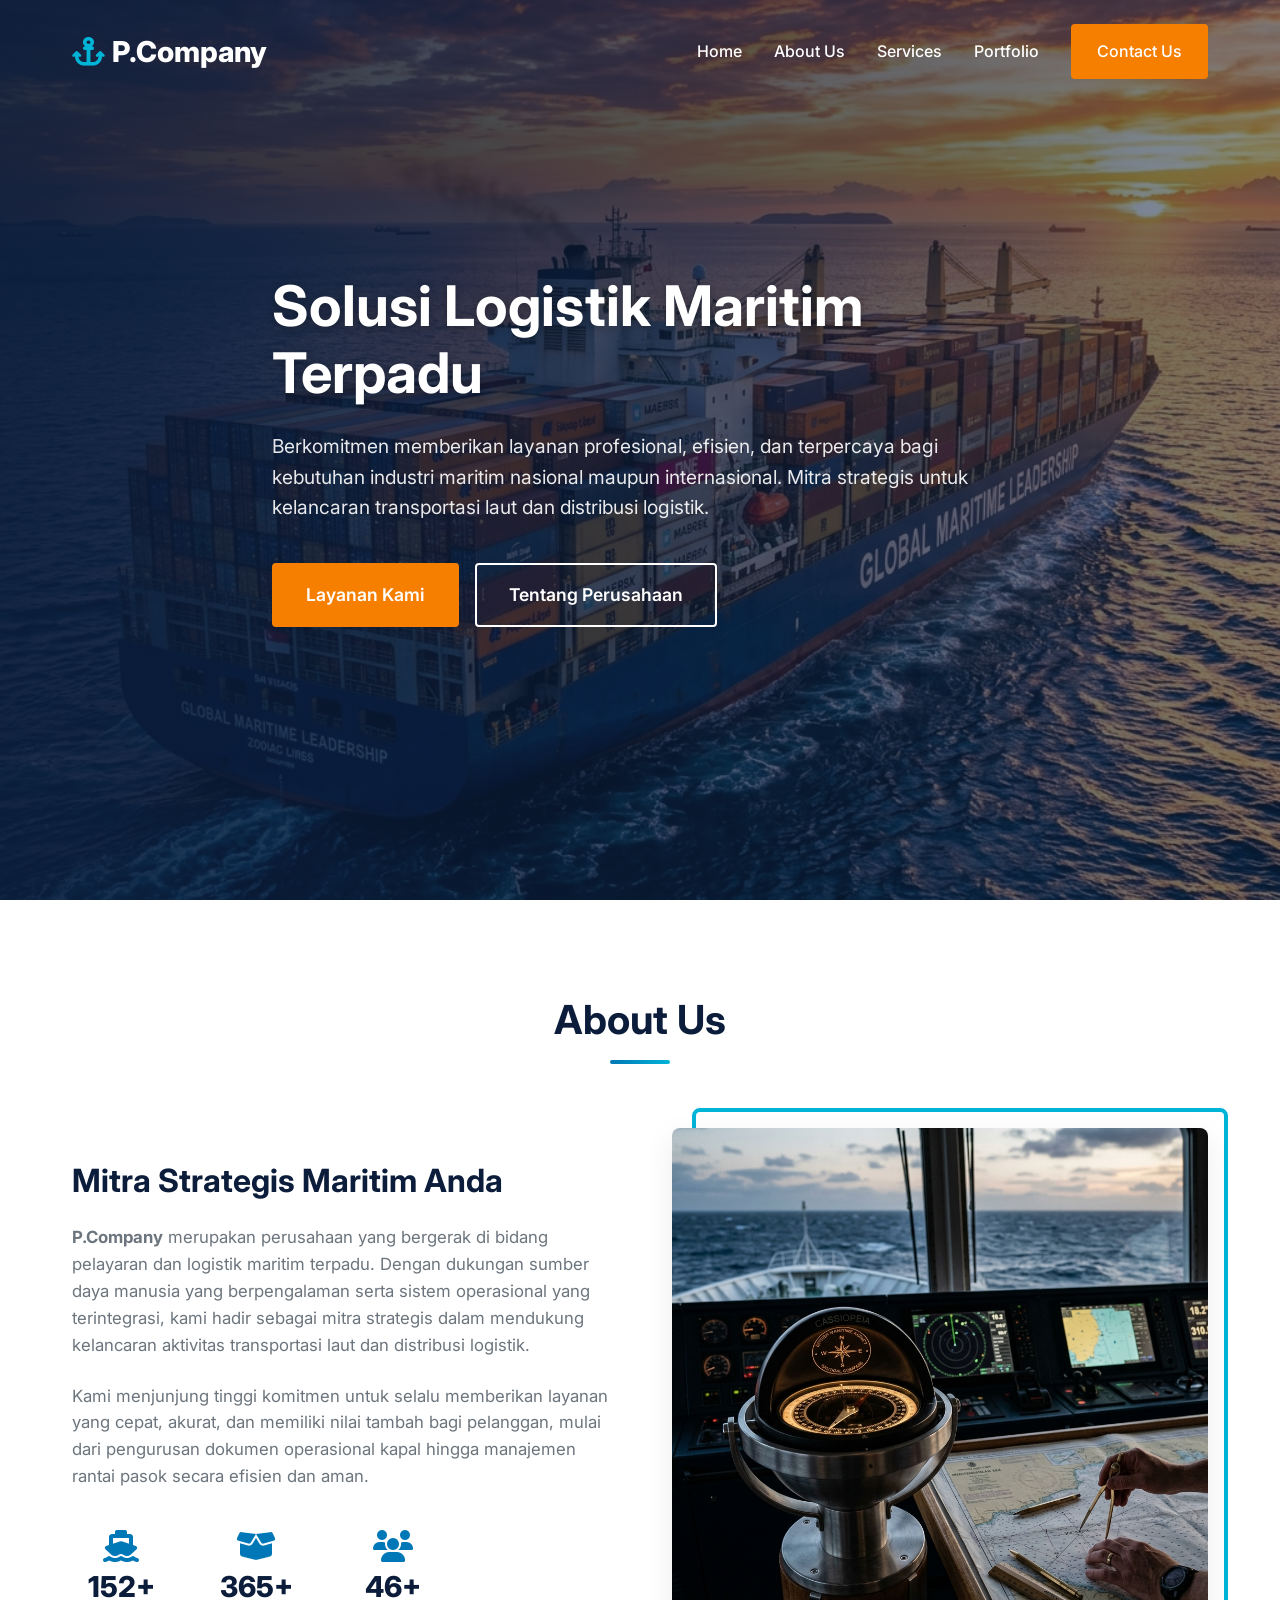
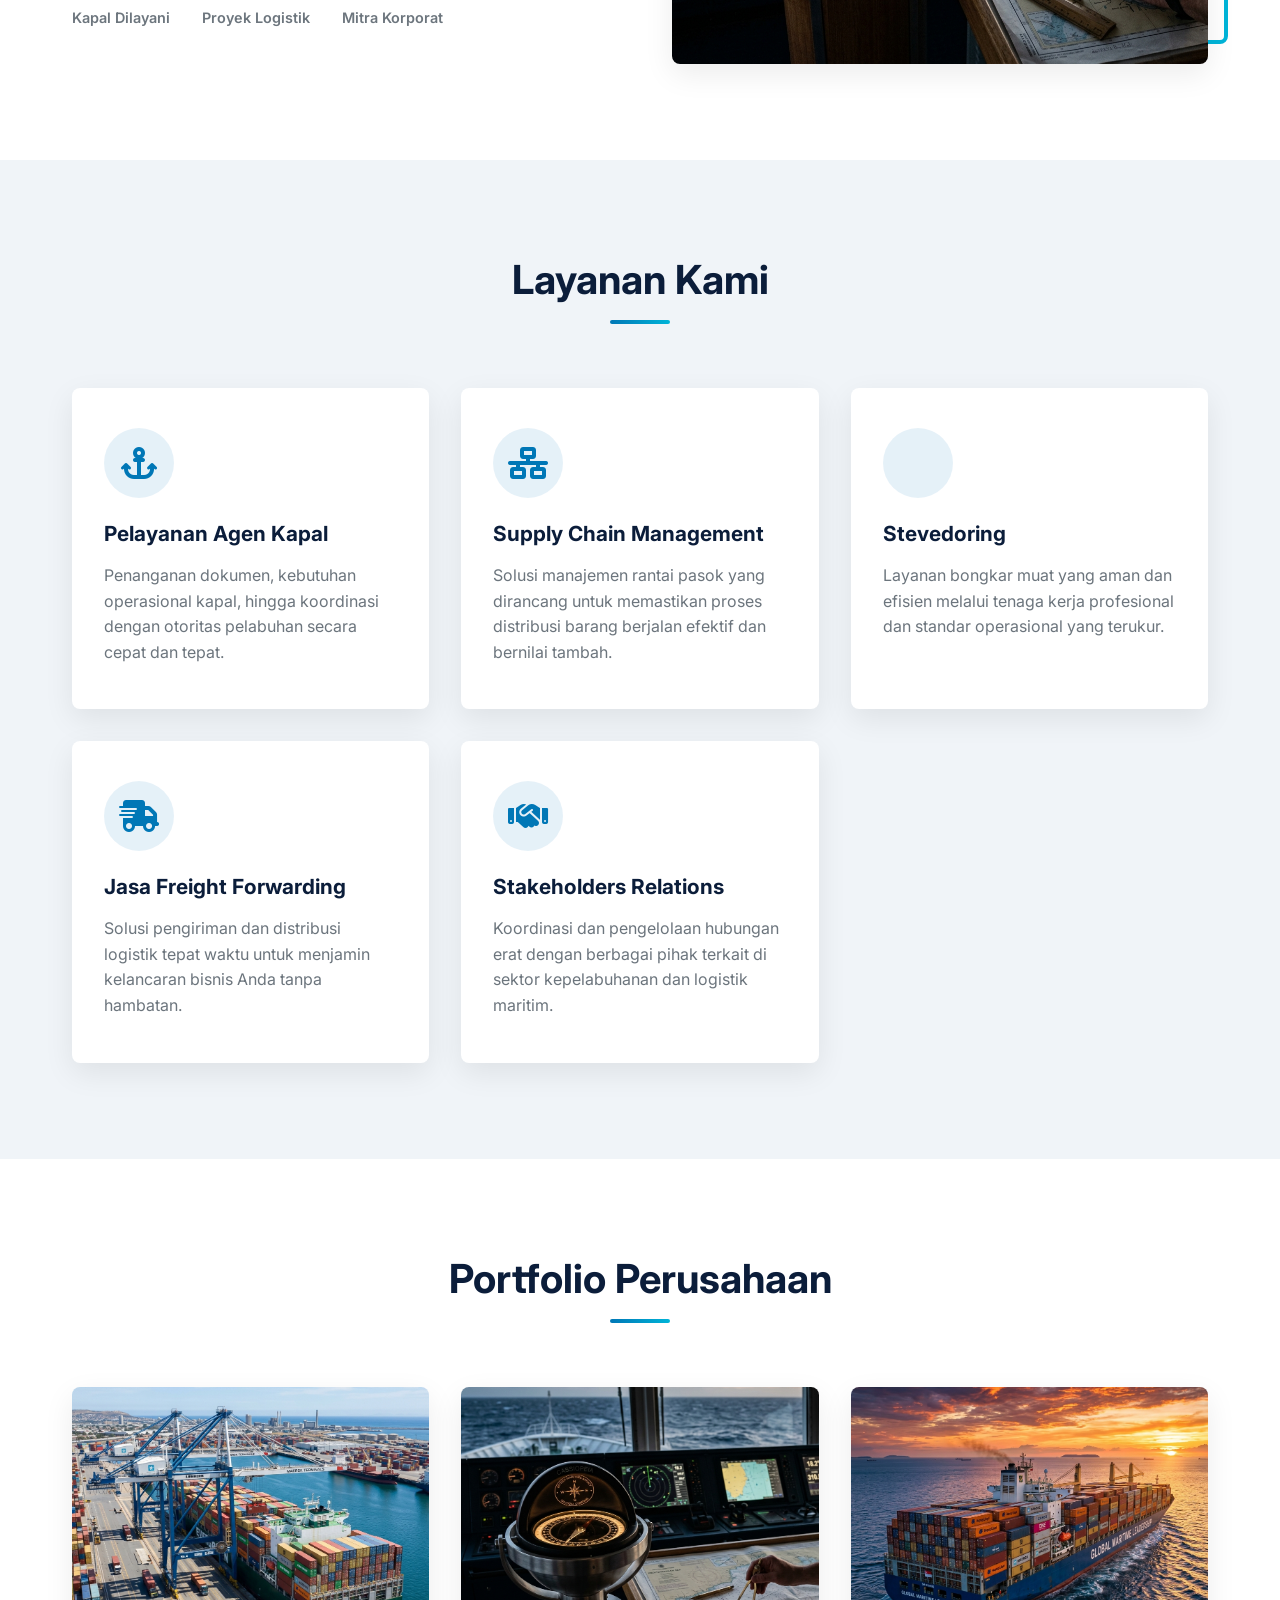
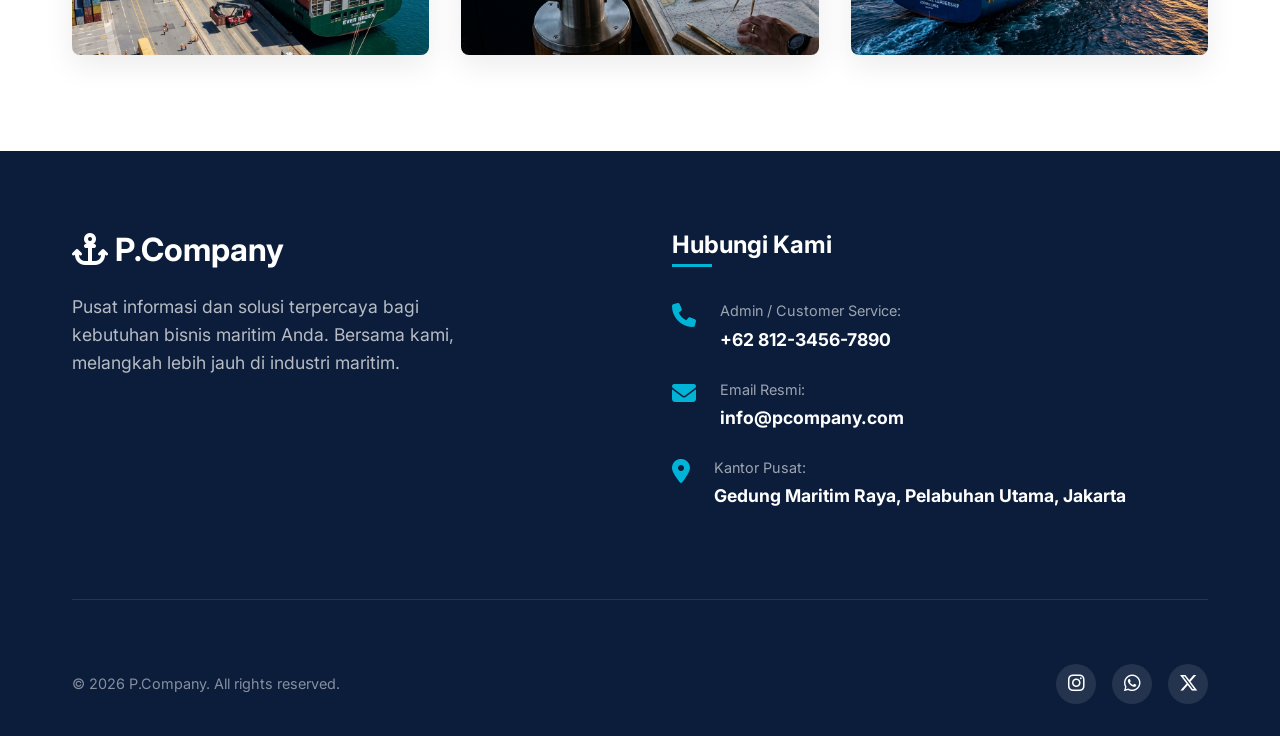
==== commit 531c7e73: "Fix image layout" ====
--- a/index.html
+++ b/index.html
@@ -79,7 +79,7 @@
                     </div>
                 </div>
                 <div class="about-image">
-                    <img src="assets/ship-agency.png" alt="P.Company Ship Agency Operations">
+                    <img src="ship-agency.png" alt="P.Company Ship Agency Operations">
                     <div class="image-accent"></div>
                 </div>
             </div>
@@ -137,14 +137,14 @@
             </div>
             <div class="portfolio-grid">
                 <div class="portfolio-item fade-in">
-                    <img src="assets/port-ops.png" alt="Port Operations">
+                    <img src="port-ops.png" alt="Port Operations">
                     <div class="portfolio-overlay">
                         <h3>Operasi Pelabuhan Skala Besar</h3>
                         <p>Stevedoring & Supply Chain</p>
                     </div>
                 </div>
                 <div class="portfolio-item fade-in">
-                    <img src="assets/ship-agency.png" alt="Navigation Operations">
+                    <img src="ship-agency.png" alt="Navigation Operations">
                     <div class="portfolio-overlay">
                         <h3>Manajemen Navigasi & Keagenan</h3>
                         <p>Ship Agency Services</p>
@@ -152,7 +152,7 @@
                 </div>
                 <!-- Demo item with hero background as portfolio piece -->
                 <div class="portfolio-item fade-in">
-                    <img src="assets/hero-bg.png" alt="Ocean Freight">
+                    <img src="hero-bg.png" alt="Ocean Freight">
                     <div class="portfolio-overlay">
                         <h3>Distribusi Logistik Internasional</h3>
                         <p>Freight Forwarding</p>
--- a/style.css
+++ b/style.css
@@ -206,7 +206,7 @@
 .hero {
     height: 100vh;
     min-height: 600px;
-    background: url('assets/hero-bg.png') center/cover no-repeat;
+    background: url('hero-bg.png') center/cover no-repeat;
     position: relative;
     display: flex;
     align-items: center;
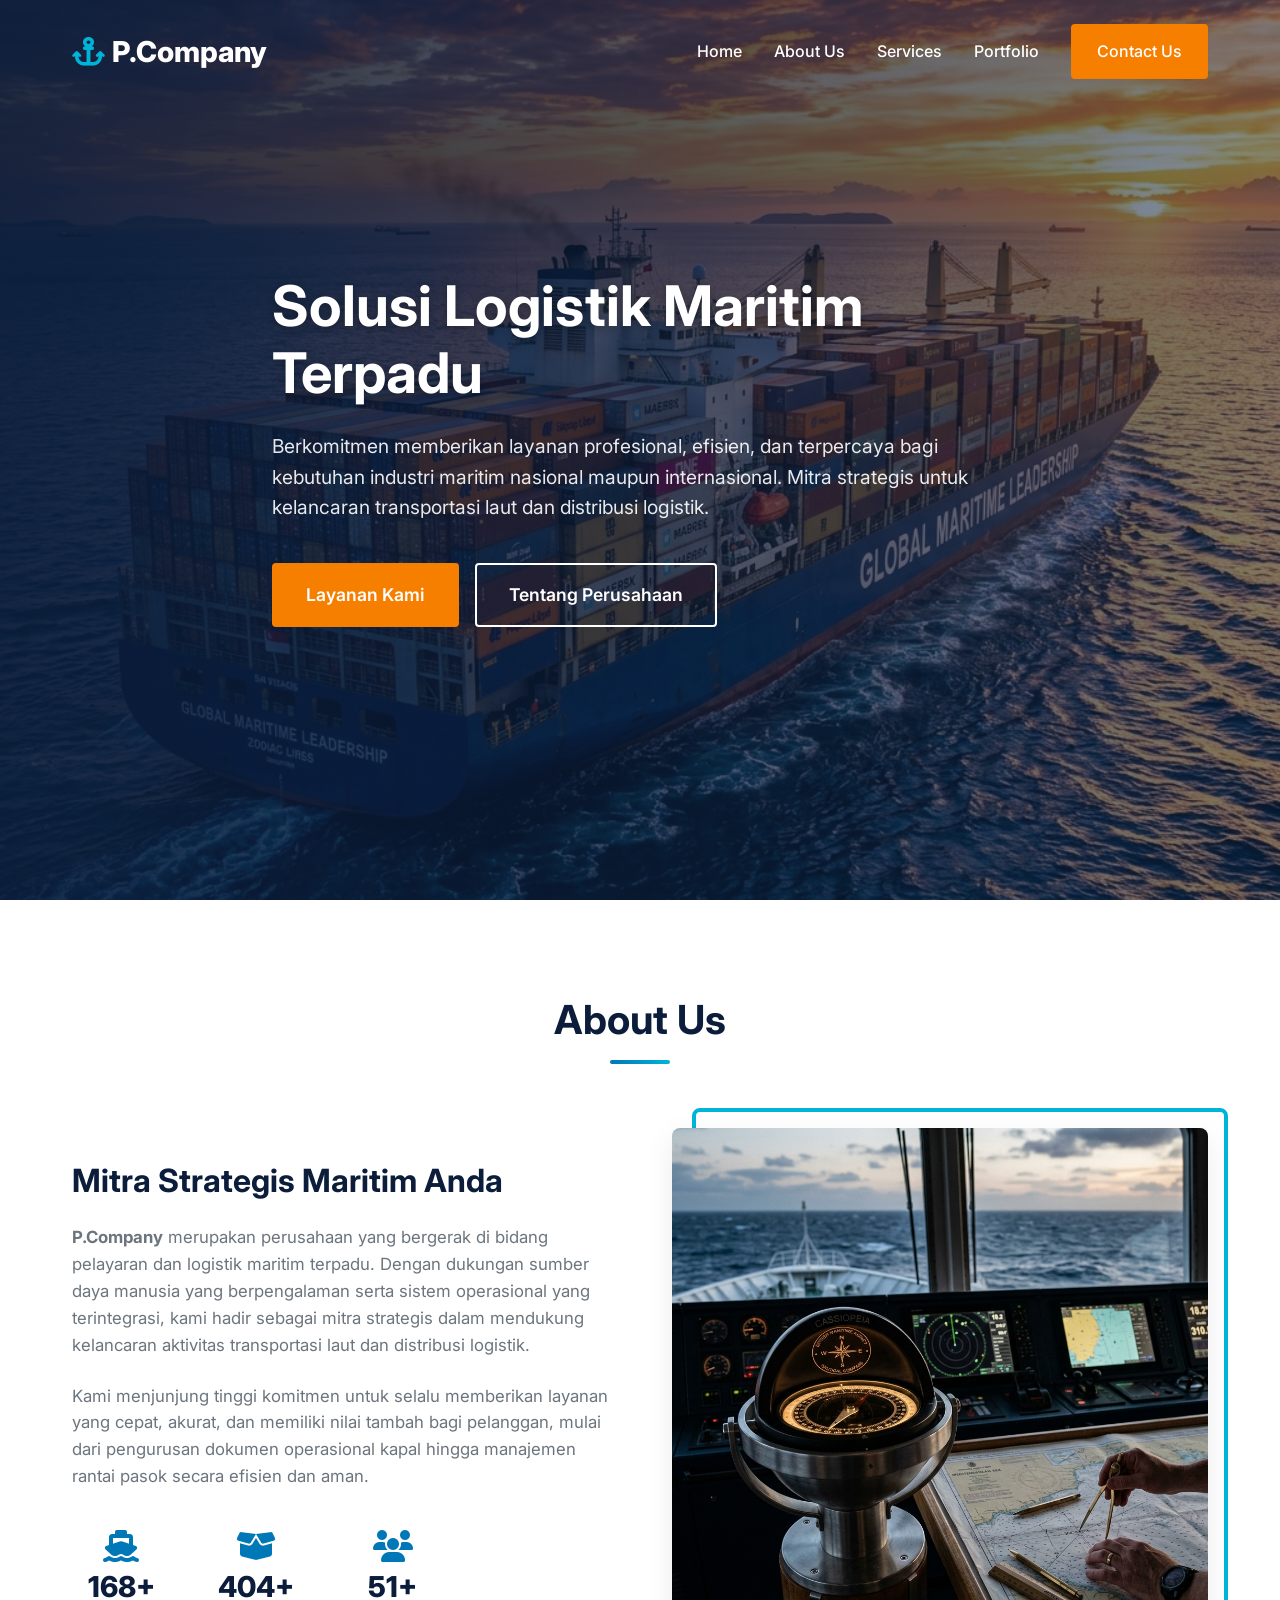
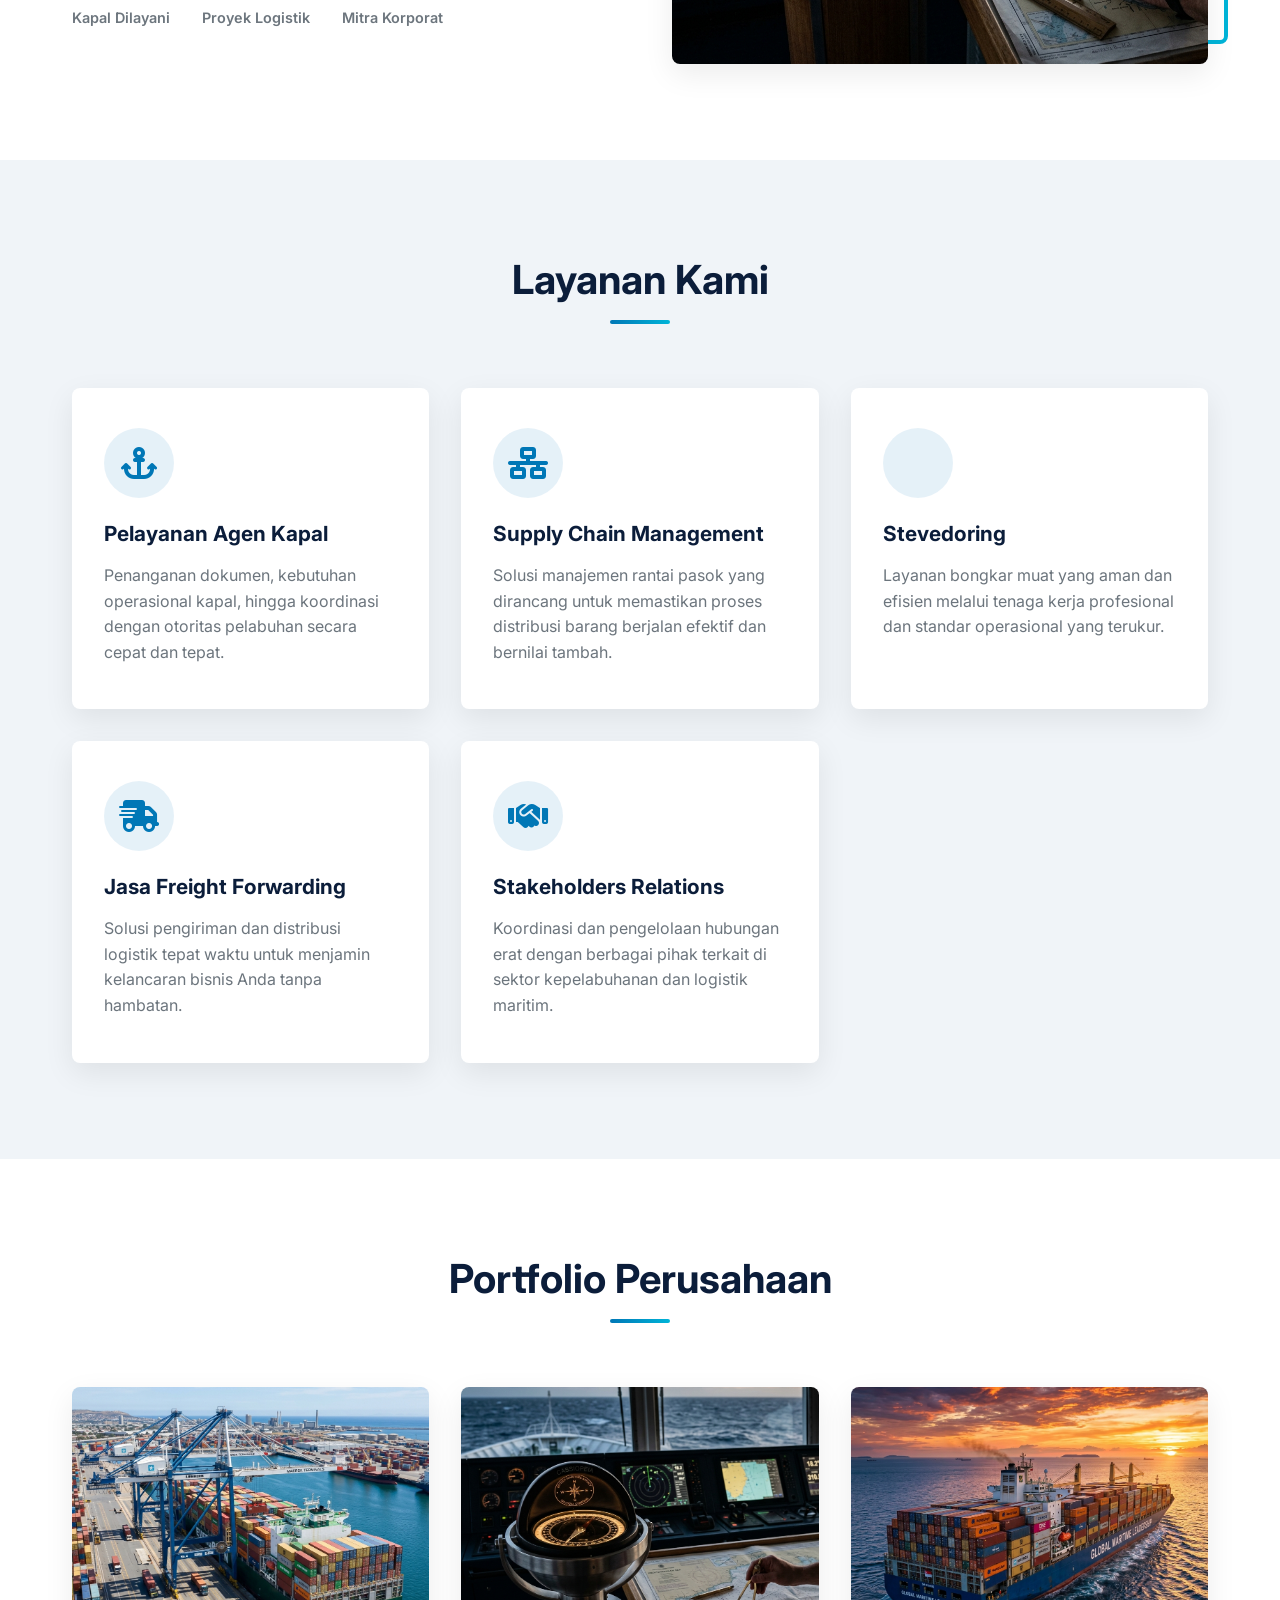
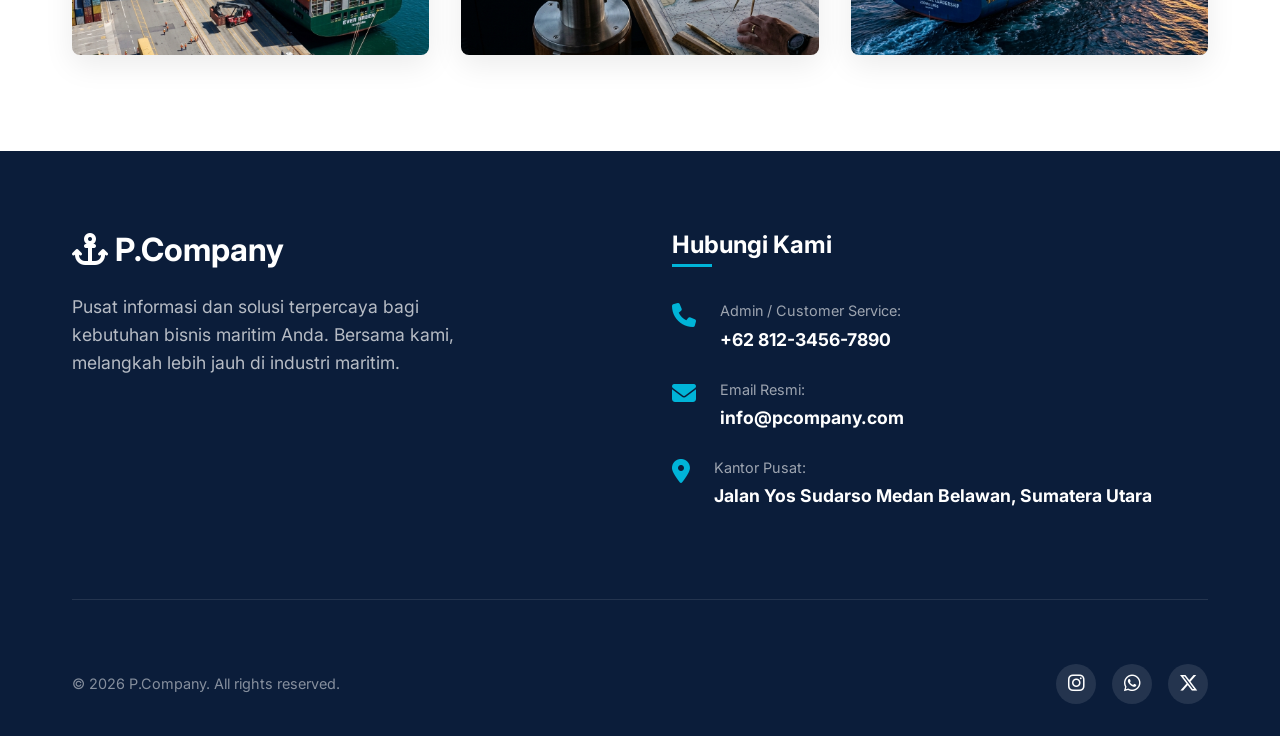
==== commit 9dff5ac6: "Update alamat kantor pusat" ====
--- a/index.html
+++ b/index.html
@@ -191,7 +191,7 @@
                             <i class="fa-solid fa-location-dot"></i>
                             <div>
                                 <span>Kantor Pusat:</span>
-                                <strong>Gedung Maritim Raya, Pelabuhan Utama, Jakarta</strong>
+                                <strong>Jalan Yos Sudarso Medan Belawan, Sumatera Utara</strong>
                             </div>
                         </li>
                     </ul>
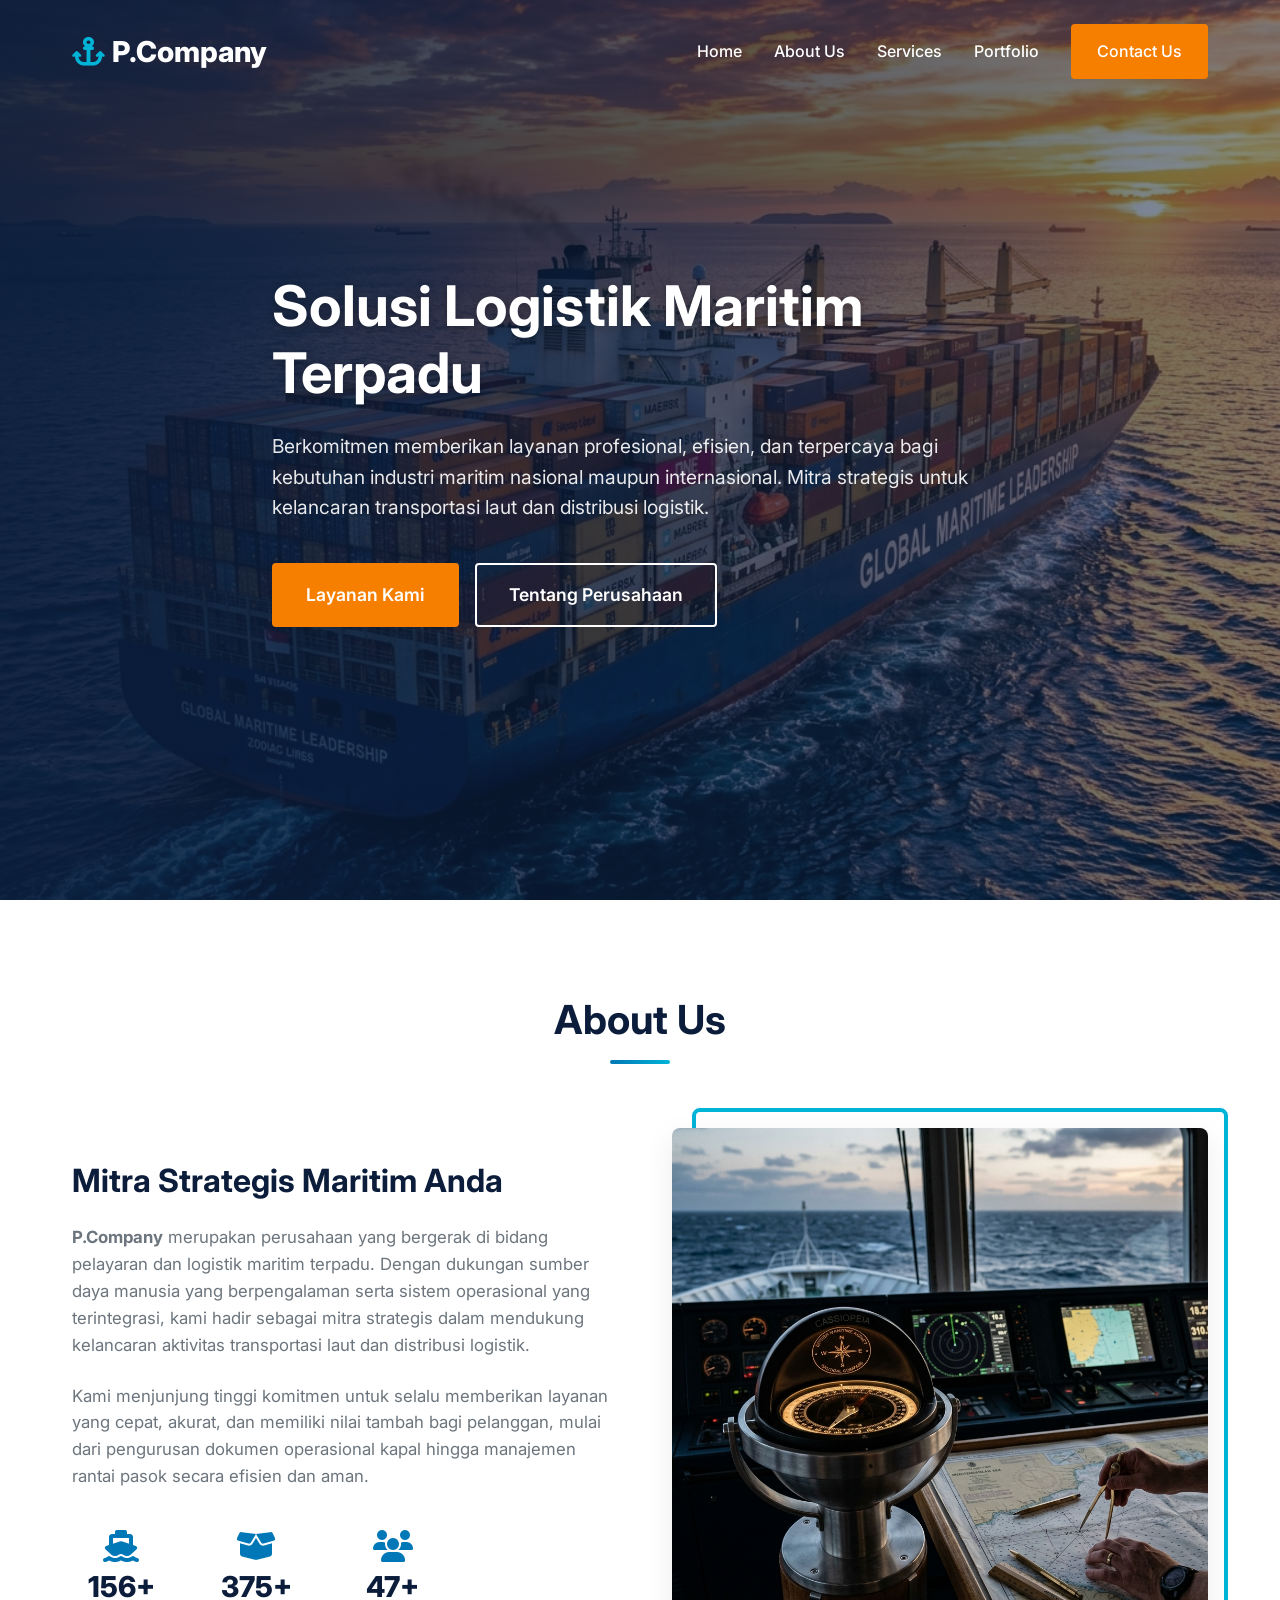
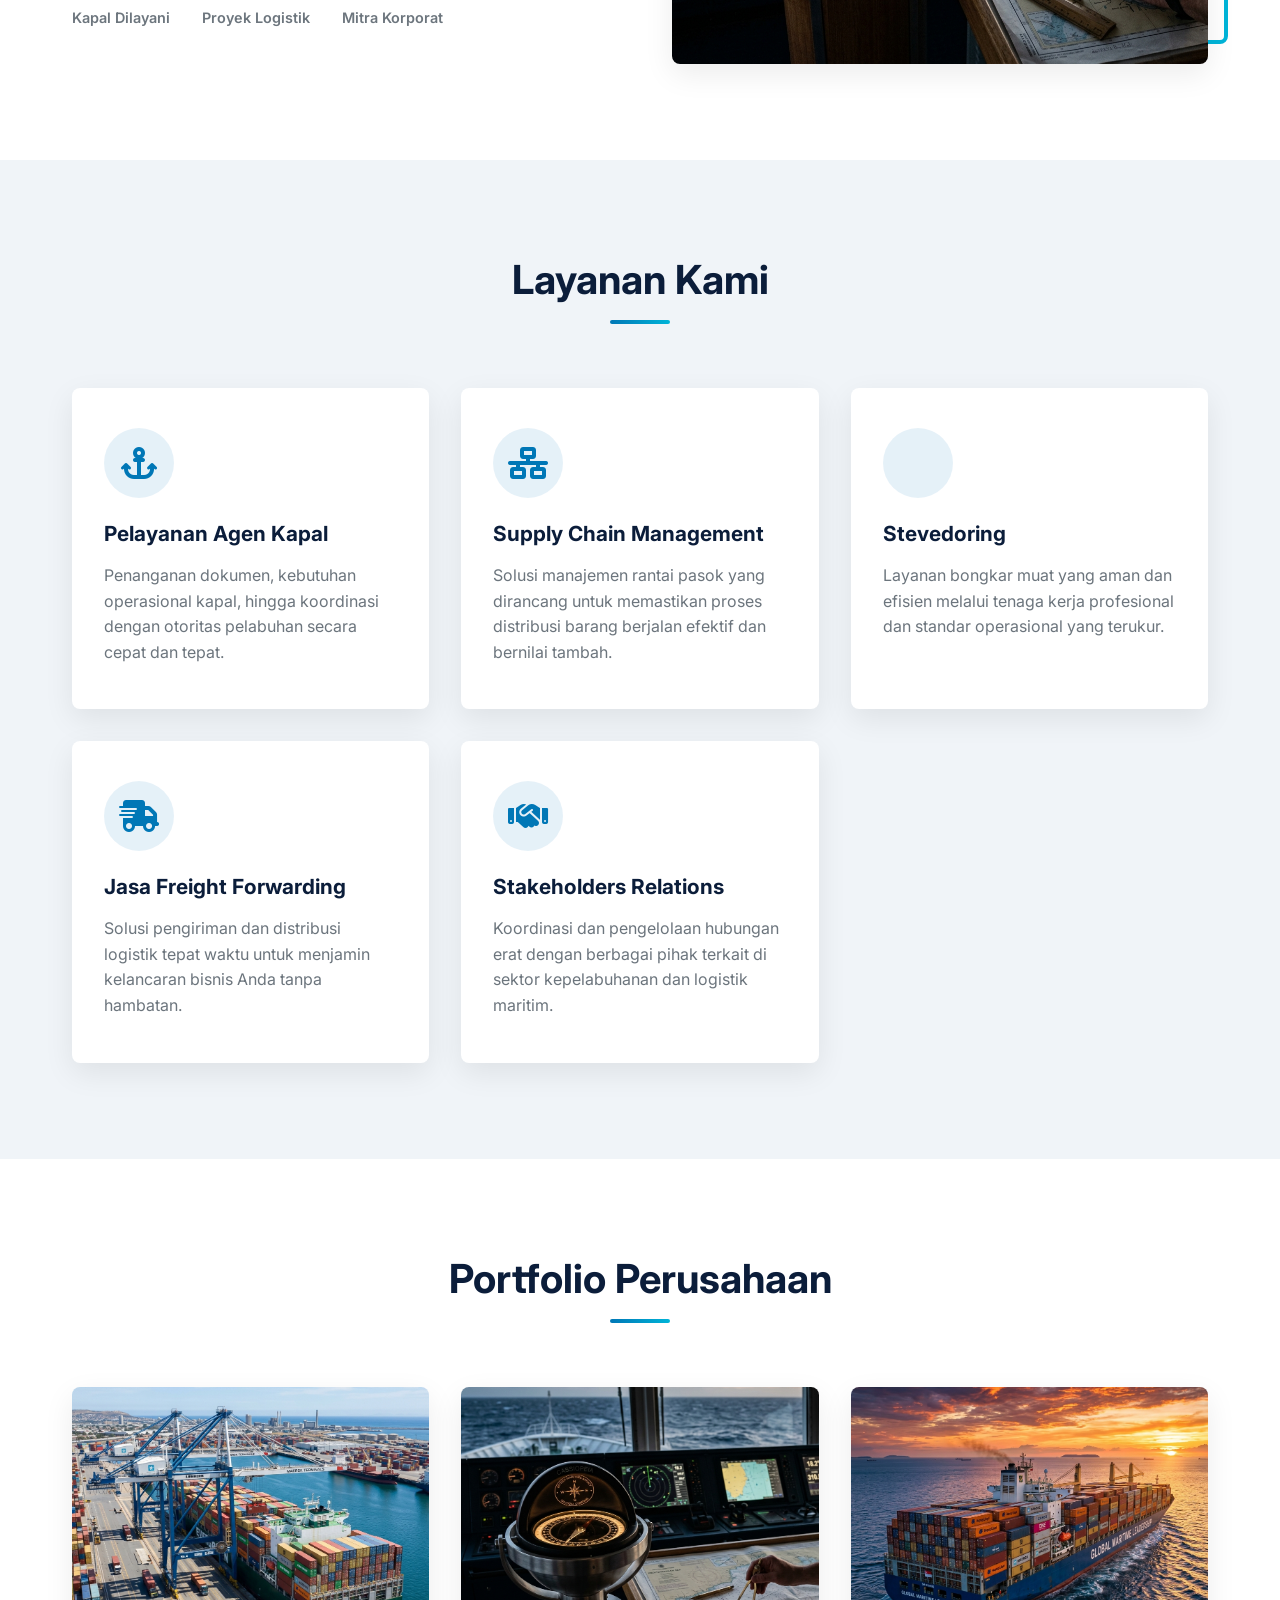
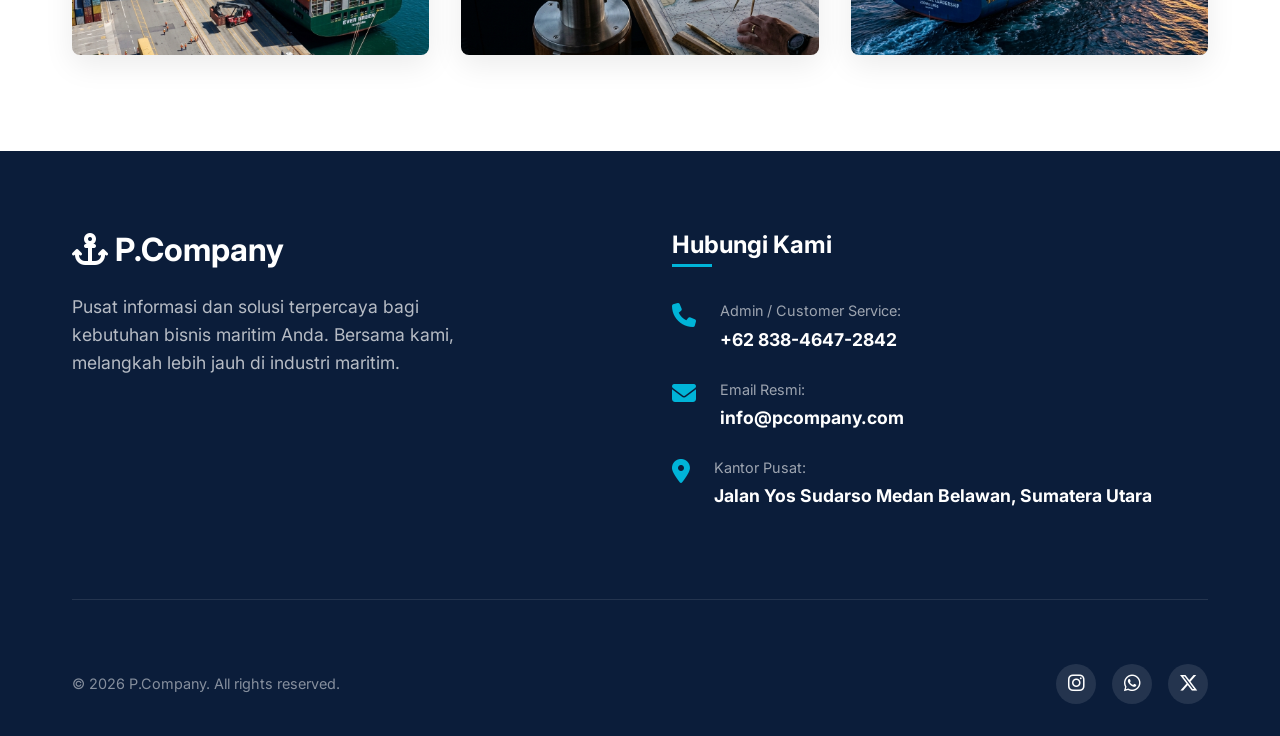
==== commit 50535856: "Update no WA dan Instagram" ====
--- a/index.html
+++ b/index.html
@@ -177,7 +177,7 @@
                             <i class="fa-solid fa-phone"></i>
                             <div>
                                 <span>Admin / Customer Service:</span>
-                                <strong><a href="tel:+6281234567890">+62 812-3456-7890</a></strong>
+                                <strong><a href="tel:+6283846472842">+62 838-4647-2842</a></strong>
                             </div>
                         </li>
                         <li>
@@ -201,8 +201,8 @@
             <div class="footer-bottom">
                 <p>&copy; 2026 P.Company. All rights reserved.</p>
                 <div class="social-links">
-                    <a href="#" aria-label="Instagram" class="social-icon instagram"><i class="fa-brands fa-instagram"></i></a>
-                    <a href="https://wa.me/6281234567890" target="_blank" aria-label="WhatsApp" class="social-icon whatsapp"><i class="fa-brands fa-whatsapp"></i></a>
+                    <a href="https://instagram.com/P.company" target="_blank" aria-label="Instagram" class="social-icon instagram"><i class="fa-brands fa-instagram"></i></a>
+                    <a href="https://wa.me/6283846472842" target="_blank" aria-label="WhatsApp" class="social-icon whatsapp"><i class="fa-brands fa-whatsapp"></i></a>
                     <a href="#" aria-label="Twitter / X" class="social-icon twitter"><i class="fa-brands fa-x-twitter"></i></a>
                 </div>
             </div>
